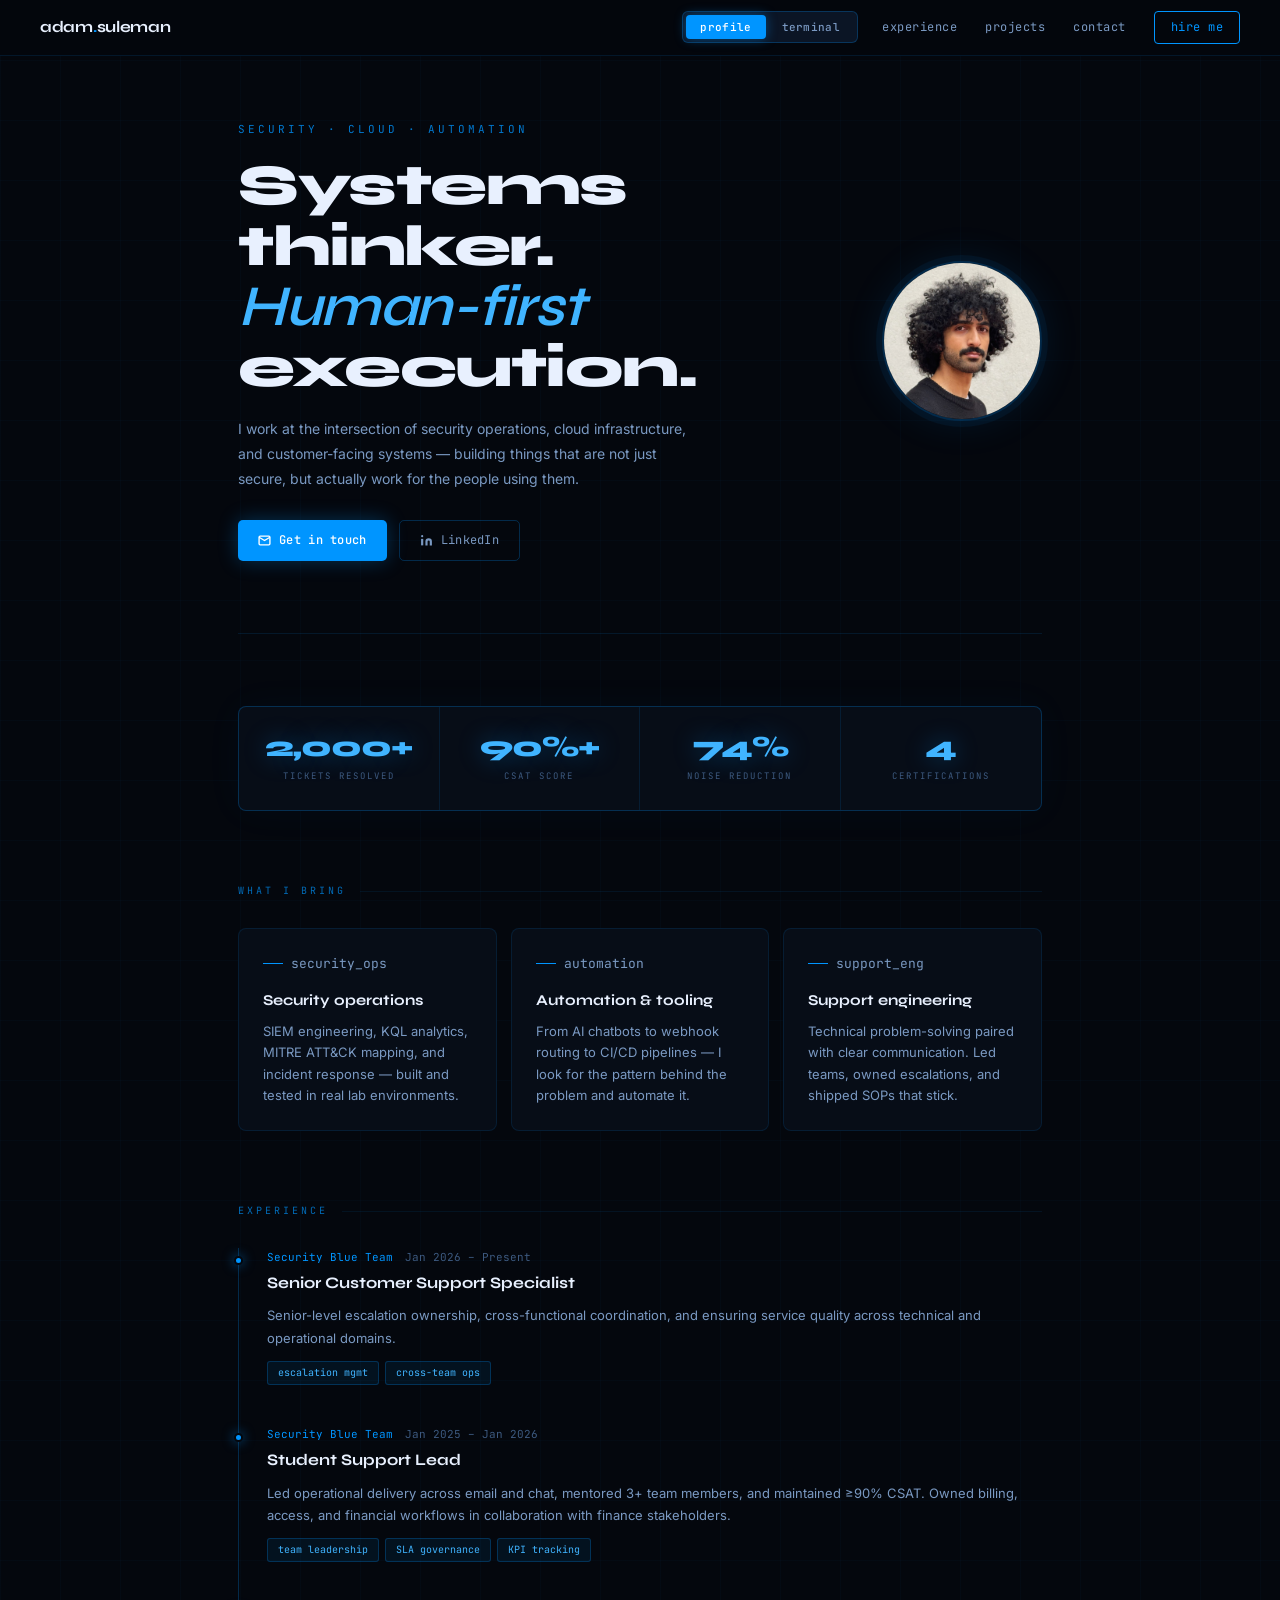
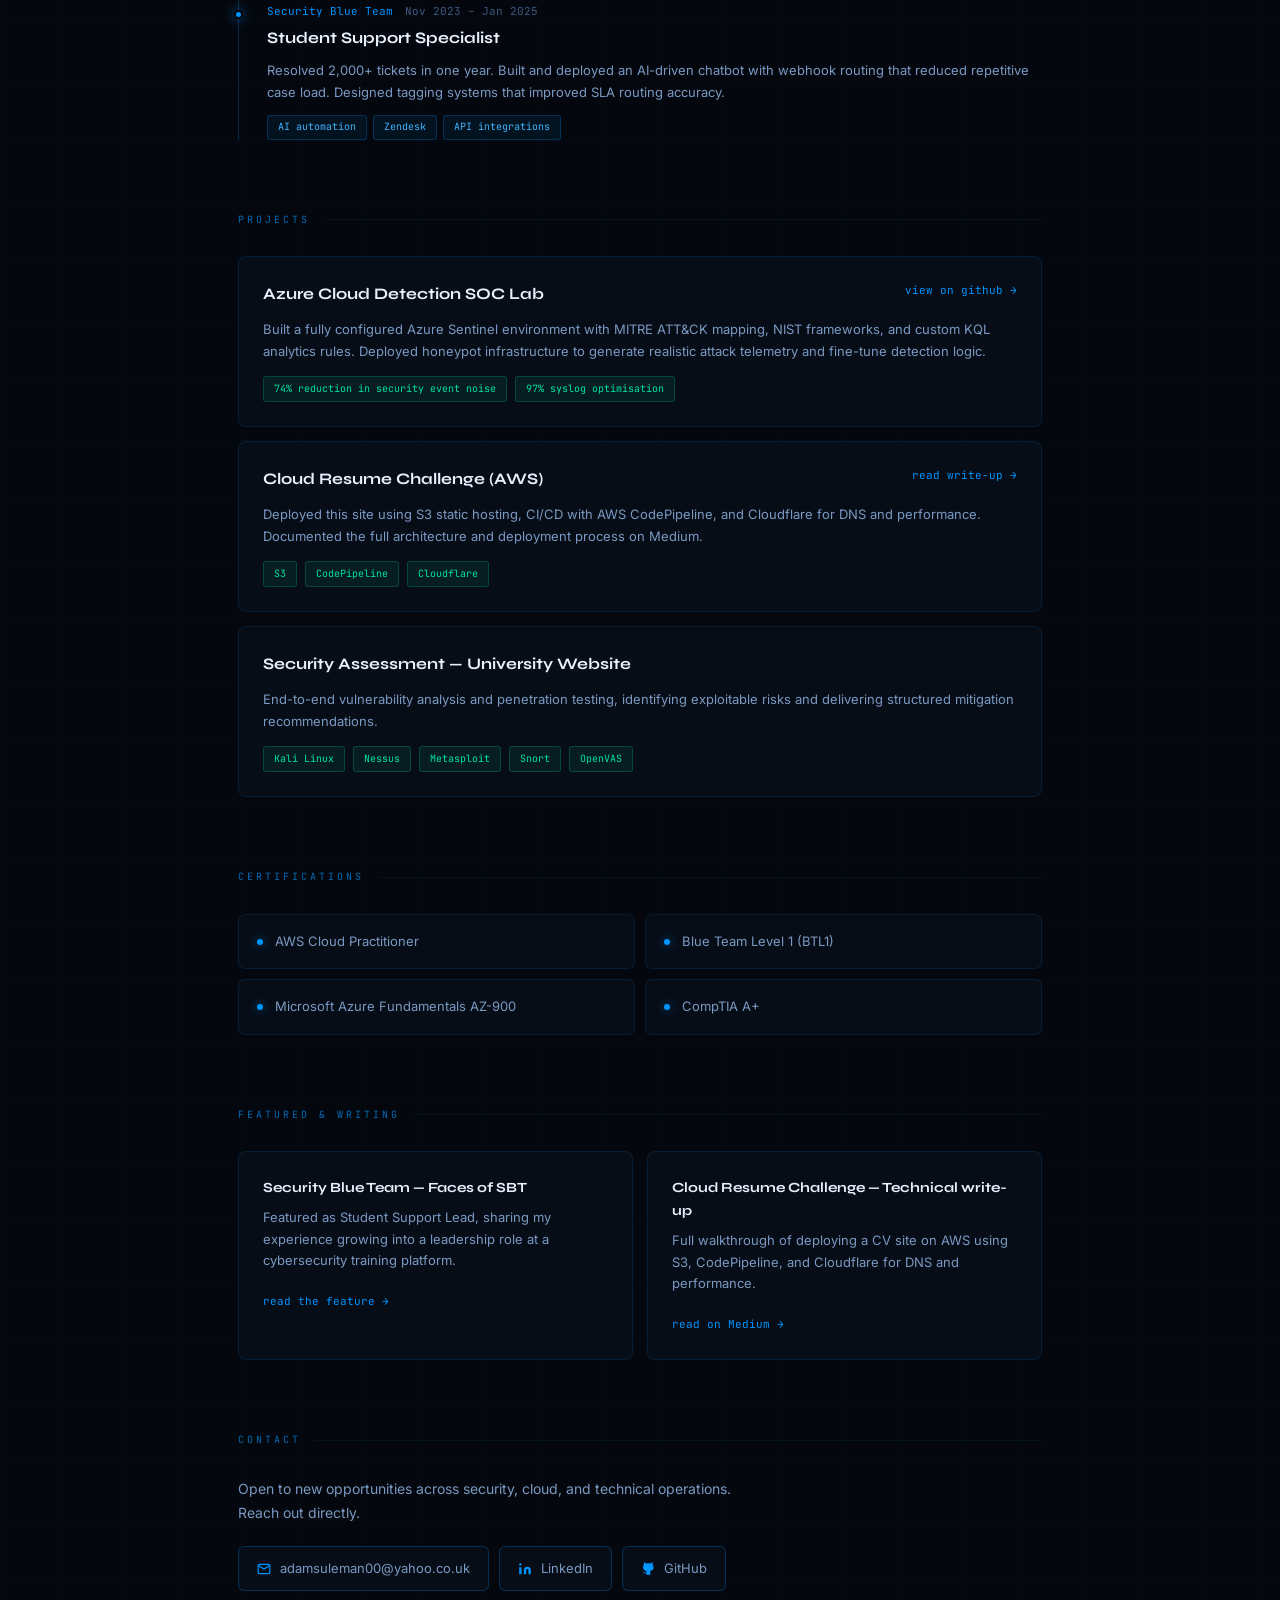
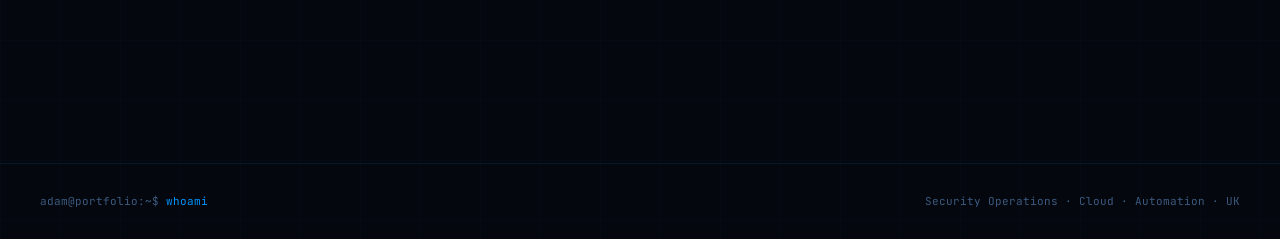
==== index.html @ 2eb11f11 "Add files via upload" ====
<!DOCTYPE html>
<html lang="en">
<head>
  <meta charset="UTF-8">
  <meta name="viewport" content="width=device-width, initial-scale=1.0">
  <meta name="description" content="Adam Suleman — Security Operations & Cloud Automation. BTL1 · Azure · AWS. Based in the UK.">
  <meta name="author" content="Adam Suleman">
  <meta property="og:title" content="Adam Suleman — Security Operations & Cloud Automation">
  <meta property="og:description" content="BTL1 certified. Azure Sentinel SOC lab. 2,000+ tickets. 90%+ CSAT.">
  <meta property="og:url" content="https://adam-suleman.blog/">
  <title>Adam Suleman</title>
  <link href="https://fonts.googleapis.com/css2?family=Syne:wght@400;600;700;800&family=JetBrains+Mono:wght@400;500&family=Inter:wght@300;400;500&display=swap" rel="stylesheet">
  <style>
    *, *::before, *::after { box-sizing: border-box; margin: 0; padding: 0; }

    :root {
      --bg:          #04070d;
      --bg2:         #070d17;
      --bg3:         #0b1525;
      --border:      rgba(0,149,255,0.12);
      --border2:     rgba(0,149,255,0.25);
      --border3:     rgba(0,149,255,0.5);
      --text:        #e8f0fe;
      --text2:       #7a99c2;
      --text3:       #3d5a80;
      --blue:        #0095ff;
      --blue-bright: #40b4ff;
      --blue-dim:    rgba(0,149,255,0.08);
      --blue-glow:   rgba(0,149,255,0.18);
      --green:       #00e5a0;
      --green-dim:   rgba(0,229,160,0.08);
      --t-green:     #7ee787;
      --t-blue:      #79c0ff;
      --t-orange:    #f0883e;
      --t-dim:       #6e7881;
      --t-border:    #1e2d3d;
      --t-bg:        #040810;
      --t-bg2:       #080f1a;
    }

    html { scroll-behavior: smooth; }

    body {
      background: var(--bg);
      color: var(--text);
      font-family: 'Inter', sans-serif;
      font-size: 15px;
      line-height: 1.65;
      background-image:
        linear-gradient(rgba(0,149,255,0.025) 1px, transparent 1px),
        linear-gradient(90deg, rgba(0,149,255,0.025) 1px, transparent 1px);
      background-size: 60px 60px;
    }

    /* ── NAV ── */
    nav {
      position: sticky; top: 0; z-index: 300;
      background: rgba(4,7,13,0.96);
      backdrop-filter: blur(14px);
      border-bottom: 1px solid var(--border);
      padding: 0 40px; height: 56px;
      display: flex; align-items: center; justify-content: space-between;
    }
    .nav-logo {
      font-family: 'Syne', sans-serif; font-size: 16px; font-weight: 700;
      color: var(--text); letter-spacing: -0.3px;
    }
    .nav-logo span { color: var(--blue); }
    .nav-right { display: flex; align-items: center; gap: 24px; }

    /* VIEW TOGGLE in nav */
    .view-toggle {
      display: flex; align-items: center;
      background: var(--bg3);
      border: 1px solid var(--border2);
      border-radius: 6px;
      padding: 3px;
      gap: 2px;
    }
    .vt-btn {
      font-family: 'JetBrains Mono', monospace;
      font-size: 11px; font-weight: 500;
      padding: 5px 14px; border-radius: 4px;
      border: none; cursor: pointer;
      color: var(--text2);
      background: transparent;
      transition: background .2s, color .2s;
      letter-spacing: 0.3px;
    }
    .vt-btn.active {
      background: var(--blue);
      color: #fff;
      box-shadow: 0 0 12px rgba(0,149,255,0.4);
    }
    .vt-btn:not(.active):hover { color: var(--text); background: var(--bg2); }

    .nav-links { display: flex; align-items: center; gap: 28px; }
    .nav-links a {
      font-family: 'JetBrains Mono', monospace; font-size: 12px;
      color: var(--text2); text-decoration: none; letter-spacing: 0.5px;
      transition: color .2s;
    }
    .nav-links a:hover { color: var(--blue-bright); }
    .nav-cta {
      padding: 6px 16px; border-radius: 4px;
      border: 1px solid var(--blue); color: var(--blue) !important;
      font-family: 'JetBrains Mono', monospace; font-size: 12px;
      transition: background .2s, box-shadow .2s;
    }
    .nav-cta:hover { background: var(--blue-dim); box-shadow: 0 0 16px var(--blue-glow); }

    /* ── VIEW PANELS ── */
    .view { display: none; }
    .view.active { display: block; }

    /* ── PROFILE VIEW ── */
    .profile-wrap { max-width: 860px; margin: 0 auto; padding: 64px 28px 100px; }

    /* HERO ROW */
    .profile-hero {
      display: grid;
      grid-template-columns: 1fr auto;
      gap: 48px;
      align-items: center;
      margin-bottom: 72px;
      padding-bottom: 72px;
      border-bottom: 1px solid var(--border);
    }
    .hero-eyebrow {
      font-family: 'JetBrains Mono', monospace; font-size: 11px;
      letter-spacing: 3px; text-transform: uppercase;
      color: var(--blue); margin-bottom: 18px; opacity: 0.8;
    }
    .hero-name {
      font-family: 'Syne', sans-serif; font-size: clamp(2.4rem, 5vw, 3.6rem);
      font-weight: 800; line-height: 1.05; letter-spacing: -1.5px;
      color: var(--text); margin-bottom: 18px;
    }
    .hero-name em { font-style: italic; color: var(--blue-bright); font-weight: 600; }
    .hero-sub {
      font-size: 14px; color: var(--text2); line-height: 1.8;
      max-width: 460px; margin-bottom: 28px;
    }
    .hero-cta { display: flex; gap: 12px; flex-wrap: wrap; }
    .btn-primary {
      display: inline-flex; align-items: center; gap: 8px;
      background: var(--blue); color: #fff;
      padding: 10px 20px; border-radius: 5px;
      font-family: 'JetBrains Mono', monospace; font-size: 12px; font-weight: 500;
      text-decoration: none; letter-spacing: 0.3px;
      transition: opacity .2s, box-shadow .2s;
      box-shadow: 0 0 20px rgba(0,149,255,0.3);
    }
    .btn-primary:hover { opacity: .85; box-shadow: 0 0 30px rgba(0,149,255,0.5); }
    .btn-secondary {
      display: inline-flex; align-items: center; gap: 8px;
      background: transparent; color: var(--text2);
      border: 1px solid var(--border2);
      padding: 10px 20px; border-radius: 5px;
      font-family: 'JetBrains Mono', monospace; font-size: 12px;
      text-decoration: none; letter-spacing: 0.3px;
      transition: border-color .2s, color .2s;
    }
    .btn-secondary:hover { border-color: var(--border3); color: var(--text); }

    /* PHOTO */
    .profile-photo-wrap { flex-shrink: 0; }
    .profile-photo {
      width: 160px; height: 160px;
      border-radius: 50%;
      object-fit: cover; object-position: center top;
      border: 2px solid var(--border2);
      box-shadow: 0 0 0 6px rgba(0,149,255,0.06), 0 0 40px rgba(0,149,255,0.12);
      display: block;
      transition: box-shadow .3s;
    }
    .profile-photo:hover {
      box-shadow: 0 0 0 6px rgba(0,149,255,0.1), 0 0 60px rgba(0,149,255,0.2);
    }

    /* SHARED content styles */
    .content-inner { max-width: 860px; margin: 0 auto; }
    .section  { margin-bottom: 72px; }
    .sec-lbl {
      font-family: 'JetBrains Mono', monospace; font-size: 10px;
      letter-spacing: 3px; text-transform: uppercase; color: var(--blue);
      margin-bottom: 28px; display: flex; align-items: center; gap: 14px; opacity: 0.7;
    }
    .sec-lbl::after { content: ''; flex: 1; height: 1px; background: var(--border); }

    /* STATS */
    .stats {
      display: grid; grid-template-columns: repeat(4,1fr);
      border: 1px solid var(--border2); border-radius: 8px;
      overflow: hidden; margin-bottom: 72px;
      background: var(--bg2);
      box-shadow: 0 0 40px rgba(0,149,255,0.04);
    }
    .stat {
      padding: 26px 20px; text-align: center;
      border-right: 1px solid var(--border);
      position: relative; overflow: hidden;
    }
    .stat:last-child { border-right: none; }
    .stat::before {
      content: ''; position: absolute; top: 0; left: 0; right: 0; height: 2px;
      background: linear-gradient(90deg, transparent, var(--blue), transparent);
      opacity: 0; transition: opacity .3s;
    }
    .stat:hover::before { opacity: 1; }
    .stat-num {
      font-family: 'Syne', sans-serif; font-size: 1.8rem; font-weight: 800;
      color: var(--blue-bright); display: block; line-height: 1; letter-spacing: -1px;
      text-shadow: 0 0 24px rgba(0,149,255,0.35);
    }
    .stat-lbl {
      font-family: 'JetBrains Mono', monospace; font-size: 9px;
      letter-spacing: 2px; text-transform: uppercase;
      color: var(--text3); margin-top: 7px; display: block;
    }

    /* PILLARS */
    .pillars { display: grid; grid-template-columns: repeat(3,1fr); gap: 14px; }
    .pillar {
      background: var(--bg2); border: 1px solid var(--border);
      border-radius: 8px; padding: 24px;
      transition: border-color .25s, box-shadow .25s;
      position: relative; overflow: hidden;
    }
    .pillar::after {
      content: ''; position: absolute; bottom: 0; left: 0; right: 0; height: 1px;
      background: linear-gradient(90deg, transparent, var(--blue), transparent);
      opacity: 0; transition: opacity .3s;
    }
    .pillar:hover { border-color: var(--border3); box-shadow: 0 8px 40px rgba(0,149,255,0.07); }
    .pillar:hover::after { opacity: 1; }
    .pillar-icon {
      font-family: 'JetBrains Mono', monospace; font-size: 10px;
      color: var(--blue); margin-bottom: 14px;
      display: flex; align-items: center; gap: 8px;
    }
    .pillar-icon::before { content: ''; width: 20px; height: 1px; background: var(--blue); }
    .pillar h3 { font-family: 'Syne', sans-serif; font-size: 15px; font-weight: 700; color: var(--text); margin-bottom: 8px; }
    .pillar p  { font-size: 13px; color: var(--text2); line-height: 1.65; }

    /* TIMELINE */
    .timeline { border-left: 1px solid var(--border2); padding-left: 28px; }
    .tl-item  { margin-bottom: 40px; position: relative; }
    .tl-item::before {
      content: ''; position: absolute; left: -33px; top: 8px;
      width: 9px; height: 9px; border-radius: 50%;
      background: var(--blue); border: 2px solid var(--bg);
      box-shadow: 0 0 12px rgba(0,149,255,0.6);
    }
    .tl-meta  { display: flex; align-items: baseline; gap: 12px; margin-bottom: 4px; flex-wrap: wrap; }
    .tl-co    { font-family: 'JetBrains Mono', monospace; font-size: 11px; color: var(--blue); }
    .tl-period{ font-family: 'JetBrains Mono', monospace; font-size: 11px; color: var(--text3); }
    .tl-role  { font-family: 'Syne', sans-serif; font-size: 16px; font-weight: 700; color: var(--text); margin-bottom: 8px; }
    .tl-desc  { font-size: 13px; color: var(--text2); line-height: 1.7; }
    .tl-tags  { display: flex; flex-wrap: wrap; gap: 6px; margin-top: 12px; }
    .tl-tag   {
      font-family: 'JetBrains Mono', monospace; font-size: 10px;
      padding: 3px 10px; background: var(--blue-dim);
      border: 1px solid var(--border2); border-radius: 3px; color: var(--blue-bright);
    }

    /* PROJECTS */
    .projects { display: grid; gap: 14px; }
    .proj {
      background: var(--bg2); border: 1px solid var(--border);
      border-radius: 8px; padding: 24px;
      transition: border-color .25s, box-shadow .25s, transform .15s;
      position: relative;
    }
    .proj:hover { border-color: var(--border3); box-shadow: 0 8px 40px rgba(0,149,255,0.07); transform: translateY(-2px); }
    .proj::before {
      content: ''; position: absolute; top: -1px; left: -1px;
      width: 36px; height: 36px;
      border-top: 2px solid var(--blue); border-left: 2px solid var(--blue);
      border-radius: 8px 0 0 0; opacity: 0; transition: opacity .25s;
    }
    .proj:hover::before { opacity: 1; }
    .proj-hdr  { display: flex; justify-content: space-between; align-items: flex-start; gap: 14px; margin-bottom: 10px; }
    .proj-title{ font-family: 'Syne', sans-serif; font-size: 16px; font-weight: 700; color: var(--text); }
    .proj-link { font-family: 'JetBrains Mono', monospace; font-size: 11px; color: var(--blue); text-decoration: none; white-space: nowrap; }
    .proj-link:hover { color: var(--blue-bright); text-decoration: underline; }
    .proj-desc { font-size: 13px; color: var(--text2); line-height: 1.7; margin-bottom: 14px; }
    .badges    { display: flex; gap: 8px; flex-wrap: wrap; }
    .badge     {
      font-family: 'JetBrains Mono', monospace; font-size: 10px;
      padding: 4px 10px; border-radius: 3px;
      background: var(--green-dim); color: var(--green);
      border: 1px solid rgba(0,229,160,0.2);
    }

    /* CERTS */
    .certs { display: grid; grid-template-columns: repeat(2,1fr); gap: 10px; }
    .cert  {
      background: var(--bg2); border: 1px solid var(--border);
      border-radius: 7px; padding: 16px 18px;
      display: flex; align-items: center; gap: 12px;
      font-size: 13px; color: var(--text2);
      transition: border-color .2s, color .2s, box-shadow .2s;
    }
    .cert:hover { border-color: var(--border3); color: var(--text); box-shadow: 0 0 18px rgba(0,149,255,0.06); }
    .cert-dot  { width: 6px; height: 6px; border-radius: 50%; background: var(--blue); flex-shrink: 0; box-shadow: 0 0 8px rgba(0,149,255,0.6); }

    /* FEATURED */
    .featured   { display: grid; grid-template-columns: 1fr 1fr; gap: 14px; }
    .feat-card  {
      background: var(--bg2); border: 1px solid var(--border);
      border-radius: 8px; padding: 24px;
      transition: border-color .25s, box-shadow .25s;
    }
    .feat-card:hover { border-color: var(--border3); box-shadow: 0 8px 40px rgba(0,149,255,0.07); }
    .feat-card h3 { font-family: 'Syne', sans-serif; font-size: 14px; font-weight: 700; color: var(--text); margin-bottom: 8px; }
    .feat-card p  { font-size: 13px; color: var(--text2); line-height: 1.65; margin-bottom: 16px; }
    .feat-card a  { font-family: 'JetBrains Mono', monospace; font-size: 11px; color: var(--blue); text-decoration: none; }
    .feat-card a:hover { color: var(--blue-bright); text-decoration: underline; }

    /* CONTACT */
    .contact-intro { font-size: 14px; color: var(--text2); max-width: 500px; line-height: 1.75; }
    .contact-row   { display: flex; gap: 10px; flex-wrap: wrap; margin-top: 20px; }
    .contact-chip  {
      display: inline-flex; align-items: center; gap: 9px;
      background: var(--bg2); border: 1px solid var(--border2);
      border-radius: 6px; padding: 11px 18px;
      font-size: 13px; color: var(--text2); text-decoration: none;
      transition: border-color .2s, color .2s, box-shadow .2s;
    }
    .contact-chip:hover { border-color: var(--border3); color: var(--text); box-shadow: 0 0 20px rgba(0,149,255,0.1); }
    .contact-chip svg { width: 14px; height: 14px; flex-shrink: 0; color: var(--blue); }

    /* ── TERMINAL VIEW ── */
    .terminal-wrap { max-width: 860px; margin: 56px auto 0; padding: 0 28px 80px; }

    .window {
      border: 1px solid var(--border2); border-radius: 10px; overflow: hidden;
      background: var(--t-bg);
      box-shadow: 0 0 0 1px rgba(0,149,255,0.04), 0 32px 80px rgba(0,0,0,0.6), 0 0 60px rgba(0,149,255,0.05);
    }
    .titlebar {
      background: var(--t-bg2); padding: 12px 18px;
      display: flex; align-items: center; gap: 10px;
      border-bottom: 1px solid var(--t-border); user-select: none;
    }
    .dots { display: flex; gap: 7px; }
    .dot  { width: 12px; height: 12px; border-radius: 50%; }
    .dot.red    { background: #ff5f57; }
    .dot.yellow { background: #febc2e; }
    .dot.green  { background: #28c840; }
    .titlebar-text {
      flex: 1; text-align: center;
      font-family: 'JetBrains Mono', monospace; font-size: 12px; color: var(--t-dim);
    }
    .terminal {
      padding: 22px; min-height: 440px;
      display: flex; flex-direction: column; gap: 2px;
      background: var(--t-bg);
    }
    .line {
      display: flex; flex-wrap: wrap; gap: 4px; align-items: baseline;
      font-family: 'JetBrains Mono', monospace; font-size: 13px;
    }
    .prompt-host { color: var(--t-green); }
    .prompt-sym  { color: #e6edf3; }
    .cmd         { color: #e6edf3; }
    .out         { font-family: 'JetBrains Mono', monospace; font-size: 13px; color: #e6edf3; }
    .out.dim     { color: var(--t-dim); }
    .out.green   { color: var(--t-green); }
    .out.blue    { color: var(--t-blue); }
    .out.orange  { color: var(--t-orange); }
    .out.red     { color: #ff7b72; }
    .t-div { border: none; border-top: 1px solid var(--t-border); margin: 8px 0; }
    .sp    { height: 6px; }

    .chips { display: flex; flex-wrap: wrap; gap: 7px; padding: 10px 0 2px; }
    .chip  {
      font-family: 'JetBrains Mono', monospace; font-size: 11px;
      padding: 4px 12px; border: 1px solid var(--t-border); border-radius: 3px;
      color: var(--t-blue); background: rgba(121,192,255,0.05);
      cursor: pointer; transition: background .15s, border-color .15s;
    }
    .chip:hover { background: rgba(121,192,255,0.12); border-color: var(--t-blue); }

    .input-row {
      display: flex; align-items: center; gap: 8px;
      margin-top: 10px; padding-top: 10px; border-top: 1px solid var(--t-border);
    }
    .input-prompt { font-family: 'JetBrains Mono', monospace; font-size: 12px; color: var(--t-green); white-space: nowrap; }
    #user-input {
      flex: 1; background: transparent; border: none; outline: none;
      color: #e6edf3; font-family: 'JetBrains Mono', monospace;
      font-size: 13px; caret-color: var(--t-green);
    }
    #user-input::placeholder { color: #3d4d5c; }
    #send-btn {
      background: transparent; border: 1px solid var(--t-border);
      border-radius: 3px; color: var(--t-green);
      font-family: 'JetBrains Mono', monospace; font-size: 12px;
      padding: 4px 10px; cursor: pointer; transition: background .15s;
    }
    #send-btn:hover { background: rgba(126,231,135,0.08); }
    #send-btn:disabled { opacity: .35; cursor: not-allowed; }

    .cursor {
      display: inline-block; width: 8px; height: 14px;
      background: var(--t-green); vertical-align: text-bottom;
      animation: blink 1s step-end infinite;
    }
    @keyframes blink { 0%,100%{opacity:1} 50%{opacity:0} }

    /* FOOTER */
    footer {
      border-top: 1px solid var(--border); padding: 28px 40px;
      display: flex; justify-content: space-between; align-items: center;
      flex-wrap: wrap; gap: 12px;
    }
    footer p { font-family: 'JetBrains Mono', monospace; font-size: 11px; color: var(--text3); }
    footer span { color: var(--blue); }

    /* fade-up */
    .fade-up { opacity: 0; transform: translateY(20px); transition: opacity .6s ease, transform .6s ease; }
    .fade-up.visible { opacity: 1; transform: translateY(0); }

    @media (max-width: 640px) {
      nav { padding: 0 16px; }
      .nav-links { display: none; }
      .profile-wrap, .terminal-wrap { padding-left: 16px; padding-right: 16px; }
      .profile-hero { grid-template-columns: 1fr; gap: 32px; }
      .profile-photo { width: 100px; height: 100px; }
      .profile-photo-wrap { order: -1; }
      .stats { grid-template-columns: repeat(2,1fr); }
      .stat  { border-bottom: 1px solid var(--border); }
      .pillars, .certs, .featured { grid-template-columns: 1fr; }
      .terminal { padding: 14px; }
    }
  </style>
</head>
<body>

<!-- NAV -->
<nav>
  <span class="nav-logo">adam<span>.</span>suleman</span>
  <div class="nav-right">
    <div class="view-toggle">
      <button class="vt-btn active" id="btn-profile" onclick="switchView('profile')">profile</button>
      <button class="vt-btn" id="btn-terminal" onclick="switchView('terminal')">terminal</button>
    </div>
    <div class="nav-links">
      <a href="#experience">experience</a>
      <a href="#projects">projects</a>
      <a href="#contact">contact</a>
      <a href="mailto:adamsuleman00@yahoo.co.uk" class="nav-cta">hire me</a>
    </div>
  </div>
</nav>

<!-- ═══════════════════ PROFILE VIEW ═══════════════════ -->
<div id="view-profile" class="view active">
  <div class="profile-wrap">

    <!-- HERO -->
    <div class="profile-hero fade-up">
      <div class="hero-text">
        <p class="hero-eyebrow">Security · Cloud · Automation</p>
        <h1 class="hero-name">Systems thinker.<br><em>Human-first</em> execution.</h1>
        <p class="hero-sub">I work at the intersection of security operations, cloud infrastructure, and customer-facing systems — building things that are not just secure, but actually work for the people using them.</p>
        <div class="hero-cta">
          <a href="mailto:adamsuleman00@yahoo.co.uk" class="btn-primary">
            <svg width="13" height="13" viewBox="0 0 24 24" fill="none" stroke="currentColor" stroke-width="2.5"><path d="M4 4h16c1.1 0 2 .9 2 2v12c0 1.1-.9 2-2 2H4c-1.1 0-2-.9-2-2V6c0-1.1.9-2 2-2z"/><polyline points="22,6 12,12 2,6"/></svg>
            Get in touch
          </a>
          <a href="https://www.linkedin.com/in/adam-suleman-077a73156/" target="_blank" rel="noopener" class="btn-secondary">
            <svg width="13" height="13" viewBox="0 0 24 24" fill="currentColor"><path d="M16 8a6 6 0 0 1 6 6v7h-4v-7a2 2 0 0 0-2-2 2 2 0 0 0-2 2v7h-4v-7a6 6 0 0 1 6-6z"/><rect x="2" y="9" width="4" height="12"/><circle cx="4" cy="4" r="2"/></svg>
            LinkedIn
          </a>
        </div>
      </div>
      <div class="profile-photo-wrap">
        <img src="profile.jpg" alt="Adam Suleman" class="profile-photo">
      </div>
    </div>

    <!-- STATS -->
    <div class="stats fade-up">
      <div class="stat"><span class="stat-num">2,000+</span><span class="stat-lbl">Tickets resolved</span></div>
      <div class="stat"><span class="stat-num">90%+</span><span class="stat-lbl">CSAT score</span></div>
      <div class="stat"><span class="stat-num">74%</span><span class="stat-lbl">Noise reduction</span></div>
      <div class="stat"><span class="stat-num">4</span><span class="stat-lbl">Certifications</span></div>
    </div>

    <!-- WHAT I BRING -->
    <section class="section fade-up">
      <p class="sec-lbl">What I bring</p>
      <div class="pillars">
        <div class="pillar">
          <p class="pillar-icon">security_ops</p>
          <h3>Security operations</h3>
          <p>SIEM engineering, KQL analytics, MITRE ATT&CK mapping, and incident response — built and tested in real lab environments.</p>
        </div>
        <div class="pillar">
          <p class="pillar-icon">automation</p>
          <h3>Automation & tooling</h3>
          <p>From AI chatbots to webhook routing to CI/CD pipelines — I look for the pattern behind the problem and automate it.</p>
        </div>
        <div class="pillar">
          <p class="pillar-icon">support_eng</p>
          <h3>Support engineering</h3>
          <p>Technical problem-solving paired with clear communication. Led teams, owned escalations, and shipped SOPs that stick.</p>
        </div>
      </div>
    </section>

    <!-- EXPERIENCE -->
    <section class="section fade-up" id="experience">
      <p class="sec-lbl">Experience</p>
      <div class="timeline">
        <div class="tl-item">
          <div class="tl-meta"><span class="tl-co">Security Blue Team</span><span class="tl-period">Jan 2026 – Present</span></div>
          <p class="tl-role">Senior Customer Support Specialist</p>
          <p class="tl-desc">Senior-level escalation ownership, cross-functional coordination, and ensuring service quality across technical and operational domains.</p>
          <div class="tl-tags"><span class="tl-tag">escalation mgmt</span><span class="tl-tag">cross-team ops</span></div>
        </div>
        <div class="tl-item">
          <div class="tl-meta"><span class="tl-co">Security Blue Team</span><span class="tl-period">Jan 2025 – Jan 2026</span></div>
          <p class="tl-role">Student Support Lead</p>
          <p class="tl-desc">Led operational delivery across email and chat, mentored 3+ team members, and maintained ≥90% CSAT. Owned billing, access, and financial workflows in collaboration with finance stakeholders.</p>
          <div class="tl-tags"><span class="tl-tag">team leadership</span><span class="tl-tag">SLA governance</span><span class="tl-tag">KPI tracking</span></div>
        </div>
        <div class="tl-item">
          <div class="tl-meta"><span class="tl-co">Security Blue Team</span><span class="tl-period">Nov 2023 – Jan 2025</span></div>
          <p class="tl-role">Student Support Specialist</p>
          <p class="tl-desc">Resolved 2,000+ tickets in one year. Built and deployed an AI-driven chatbot with webhook routing that reduced repetitive case load. Designed tagging systems that improved SLA routing accuracy.</p>
          <div class="tl-tags"><span class="tl-tag">AI automation</span><span class="tl-tag">Zendesk</span><span class="tl-tag">API integrations</span></div>
        </div>
      </div>
    </section>

    <!-- PROJECTS -->
    <section class="section fade-up" id="projects">
      <p class="sec-lbl">Projects</p>
      <div class="projects">
        <div class="proj">
          <div class="proj-hdr">
            <span class="proj-title">Azure Cloud Detection SOC Lab</span>
            <a href="https://github.com/asuleman-cyber/Azure-Honey-Net-SOC" target="_blank" rel="noopener" class="proj-link">view on github →</a>
          </div>
          <p class="proj-desc">Built a fully configured Azure Sentinel environment with MITRE ATT&CK mapping, NIST frameworks, and custom KQL analytics rules. Deployed honeypot infrastructure to generate realistic attack telemetry and fine-tune detection logic.</p>
          <div class="badges"><span class="badge">74% reduction in security event noise</span><span class="badge">97% syslog optimisation</span></div>
        </div>
        <div class="proj">
          <div class="proj-hdr">
            <span class="proj-title">Cloud Resume Challenge (AWS)</span>
            <a href="https://medium.com/@adamsuleman00/cloud-resume-challenge-aws-deploying-cv-site-using-s3-codepipeline-and-cloudflare-2bffd1a696c5" target="_blank" rel="noopener" class="proj-link">read write-up →</a>
          </div>
          <p class="proj-desc">Deployed this site using S3 static hosting, CI/CD with AWS CodePipeline, and Cloudflare for DNS and performance. Documented the full architecture and deployment process on Medium.</p>
          <div class="badges"><span class="badge">S3</span><span class="badge">CodePipeline</span><span class="badge">Cloudflare</span></div>
        </div>
        <div class="proj">
          <div class="proj-hdr"><span class="proj-title">Security Assessment — University Website</span></div>
          <p class="proj-desc">End-to-end vulnerability analysis and penetration testing, identifying exploitable risks and delivering structured mitigation recommendations.</p>
          <div class="badges"><span class="badge">Kali Linux</span><span class="badge">Nessus</span><span class="badge">Metasploit</span><span class="badge">Snort</span><span class="badge">OpenVAS</span></div>
        </div>
      </div>
    </section>

    <!-- CERTIFICATIONS -->
    <section class="section fade-up">
      <p class="sec-lbl">Certifications</p>
      <div class="certs">
        <div class="cert"><div class="cert-dot"></div>AWS Cloud Practitioner</div>
        <div class="cert"><div class="cert-dot"></div>Blue Team Level 1 (BTL1)</div>
        <div class="cert"><div class="cert-dot"></div>Microsoft Azure Fundamentals AZ-900</div>
        <div class="cert"><div class="cert-dot"></div>CompTIA A+</div>
      </div>
    </section>

    <!-- FEATURED -->
    <section class="section fade-up">
      <p class="sec-lbl">Featured & writing</p>
      <div class="featured">
        <div class="feat-card">
          <h3>Security Blue Team — Faces of SBT</h3>
          <p>Featured as Student Support Lead, sharing my experience growing into a leadership role at a cybersecurity training platform.</p>
          <a href="https://www.securityblue.team/blog/posts/faces-of-sbt-adam-student-support-lead" target="_blank" rel="noopener">read the feature →</a>
        </div>
        <div class="feat-card">
          <h3>Cloud Resume Challenge — Technical write-up</h3>
          <p>Full walkthrough of deploying a CV site on AWS using S3, CodePipeline, and Cloudflare for DNS and performance.</p>
          <a href="https://medium.com/@adamsuleman00/cloud-resume-challenge-aws-deploying-cv-site-using-s3-codepipeline-and-cloudflare-2bffd1a696c5" target="_blank" rel="noopener">read on Medium →</a>
        </div>
      </div>
    </section>

    <!-- CONTACT -->
    <section class="section fade-up" id="contact">
      <p class="sec-lbl">Contact</p>
      <p class="contact-intro">Open to new opportunities across security, cloud, and technical operations. Reach out directly.</p>
      <div class="contact-row">
        <a href="mailto:adamsuleman00@yahoo.co.uk" class="contact-chip">
          <svg viewBox="0 0 24 24" fill="none" stroke="currentColor" stroke-width="2"><path d="M4 4h16c1.1 0 2 .9 2 2v12c0 1.1-.9 2-2 2H4c-1.1 0-2-.9-2-2V6c0-1.1.9-2 2-2z"/><polyline points="22,6 12,12 2,6"/></svg>
          adamsuleman00@yahoo.co.uk
        </a>
        <a href="https://www.linkedin.com/in/adam-suleman-077a73156/" target="_blank" rel="noopener" class="contact-chip">
          <svg viewBox="0 0 24 24" fill="currentColor"><path d="M16 8a6 6 0 0 1 6 6v7h-4v-7a2 2 0 0 0-2-2 2 2 0 0 0-2 2v7h-4v-7a6 6 0 0 1 6-6z"/><rect x="2" y="9" width="4" height="12"/><circle cx="4" cy="4" r="2"/></svg>
          LinkedIn
        </a>
        <a href="https://github.com/asuleman-cyber" target="_blank" rel="noopener" class="contact-chip">
          <svg viewBox="0 0 24 24" fill="currentColor"><path d="M9 19c-5 1.5-5-2.5-7-3m14 6v-3.87a3.37 3.37 0 0 0-.94-2.61c3.14-.35 6.44-1.54 6.44-7A5.44 5.44 0 0 0 20 4.77 5.07 5.07 0 0 0 19.91 1S18.73.65 16 2.48a13.38 13.38 0 0 0-7 0C6.27.65 5.09 1 5.09 1A5.07 5.07 0 0 0 5 4.77a5.44 5.44 0 0 0-1.5 3.78c0 5.42 3.3 6.61 6.44 7A3.37 3.37 0 0 0 9 18.13V22"/></svg>
          GitHub
        </a>
      </div>
    </section>

  </div>
</div>

<!-- ═══════════════════ TERMINAL VIEW ═══════════════════ -->
<div id="view-terminal" class="view">
  <div class="terminal-wrap">
    <div class="window">
      <div class="titlebar">
        <div class="dots">
          <div class="dot red"></div>
          <div class="dot yellow"></div>
          <div class="dot green"></div>
        </div>
        <span class="titlebar-text">adam@portfolio — ask.sh — 80×24</span>
      </div>
      <div class="terminal" id="terminal">
        <div class="line"><span class="out green">adam-portfolio v1.0.0</span><span class="out dim">&nbsp;— powered by Claude AI</span></div>
        <div class="sp"></div>
        <div class="line"><span class="out dim">loading&nbsp;&nbsp;adam_suleman.json&nbsp;&nbsp;&nbsp;...&nbsp;</span><span class="out green">OK</span></div>
        <div class="line"><span class="out dim">certifications&nbsp;&nbsp;&nbsp;&nbsp;&nbsp;&nbsp;&nbsp;&nbsp;&nbsp;&nbsp;&nbsp;...&nbsp;</span><span class="out green">BTL1 · AWS-CP · AZ-900 · A+</span></div>
        <div class="line"><span class="out dim">location&nbsp;&nbsp;&nbsp;&nbsp;&nbsp;&nbsp;&nbsp;&nbsp;&nbsp;&nbsp;&nbsp;&nbsp;&nbsp;&nbsp;&nbsp;&nbsp;&nbsp;&nbsp;...&nbsp;</span><span class="out blue">United Kingdom</span></div>
        <div class="line"><span class="out dim">status&nbsp;&nbsp;&nbsp;&nbsp;&nbsp;&nbsp;&nbsp;&nbsp;&nbsp;&nbsp;&nbsp;&nbsp;&nbsp;&nbsp;&nbsp;&nbsp;&nbsp;&nbsp;&nbsp;&nbsp;...&nbsp;</span><span class="out orange">OPEN_TO_WORK=true</span></div>
        <hr class="t-div">
        <div class="line"><span class="out dim"># Ask me anything about my career, skills, or experience.</span></div>
        <div class="line"><span class="out dim"># Switch to profile view for a full overview.</span></div>
        <div class="chips" id="chips">
          <span class="chip" onclick="sendChip(this)">what do you specialise in?</span>
          <span class="chip" onclick="sendChip(this)">tell me about your SOC lab</span>
          <span class="chip" onclick="sendChip(this)">what certs do you have?</span>
          <span class="chip" onclick="sendChip(this)">what tools do you use?</span>
          <span class="chip" onclick="sendChip(this)">are you open to work?</span>
        </div>
        <div class="input-row">
          <span class="input-prompt">visitor@adam-portfolio ~ $&nbsp;</span>
          <input id="user-input" type="text" placeholder="type your question and press enter..." autocomplete="off">
          <button id="send-btn" onclick="handleSend()">↵ run</button>
        </div>
      </div>
    </div>
    <p style="text-align:center;margin-top:20px;font-family:'JetBrains Mono',monospace;font-size:11px;color:var(--text3)">
      Switch to <button onclick="switchView('profile')" style="background:none;border:none;color:var(--blue);font-family:'JetBrains Mono',monospace;font-size:11px;cursor:pointer;text-decoration:underline">profile view</button> to explore my full background
    </p>
  </div>
</div>

<footer>
  <p>adam@portfolio:~$ <span>whoami</span></p>
  <p>Security Operations · Cloud · Automation · UK</p>
</footer>

<script>
  // ── CONFIG ──────────────────────────────────────────
  const LAMBDA_URL = 'https://skrfsoxahphce4oc2bnwvqqnsq0skmrz.lambda-url.eu-west-2.on.aws/';
  // ────────────────────────────────────────────────────

  // View toggle
  function switchView(v) {
    document.getElementById('view-profile').classList.toggle('active', v === 'profile');
    document.getElementById('view-terminal').classList.toggle('active', v === 'terminal');
    document.getElementById('btn-profile').classList.toggle('active', v === 'profile');
    document.getElementById('btn-terminal').classList.toggle('active', v === 'terminal');
    window.scrollTo({ top: 0, behavior: 'smooth' });
    if (v === 'terminal') document.getElementById('user-input').focus();
  }

  // Terminal logic
  const terminal = document.getElementById('terminal');
  const input    = document.getElementById('user-input');
  const sendBtn  = document.getElementById('send-btn');
  const chipsEl  = document.getElementById('chips');
  let loading    = false;

  input.addEventListener('keydown', e => { if (e.key === 'Enter' && !loading) handleSend(); });

  function sendChip(el) {
    if (loading) return;
    input.value = el.textContent;
    chipsEl.style.display = 'none';
    handleSend();
  }

  function before(el) { terminal.insertBefore(el, terminal.querySelector('.input-row')); }
  function addSp()    { const d = document.createElement('div'); d.className = 'sp'; before(d); }
  function addDiv()   { const h = document.createElement('hr'); h.className = 't-div'; before(h); }
  function addOut(text, cls) {
    const d = document.createElement('div'); d.className = 'line';
    const s = document.createElement('span'); s.className = 'out ' + (cls||''); s.textContent = text;
    d.appendChild(s); before(d);
  }

  async function handleSend() {
    const q = input.value.trim();
    if (!q || loading) return;
    loading = true; sendBtn.disabled = true; input.value = '';
    chipsEl.style.display = 'none';

    addSp();
    const cd = document.createElement('div'); cd.className = 'line';
    cd.innerHTML = `<span class="prompt-host">visitor@adam-portfolio</span><span class="prompt-sym"> ~ $ </span><span class="cmd">${esc(q)}</span>`;
    before(cd);

    const sd = document.createElement('div'); sd.className = 'line';
    const ss = document.createElement('span'); ss.className = 'out dim'; ss.textContent = 'processing';
    const cur = document.createElement('span'); cur.className = 'cursor';
    sd.appendChild(ss); sd.appendChild(cur); before(sd);

    const frames = ['processing','processing.','processing..','processing...'];
    let fi = 0;
    const tick = setInterval(() => { ss.textContent = frames[fi++ % 4]; }, 300);

    try {
      const res = await fetch(LAMBDA_URL, {
        method: 'POST',
        headers: { 'Content-Type': 'application/json' },
        body: JSON.stringify({ question: q }),
      });
      clearInterval(tick); sd.remove();
      if (!res.ok) {
        addOut('error: ' + (await res.text()), 'red');
      } else {
        const { answer } = await res.json();
        for (const ln of (answer||'').split('\n').filter(l => l.trim())) await typeOut(ln);
      }
    } catch (err) {
      clearInterval(tick); sd.remove();
      addOut('connection error — is LAMBDA_URL configured?', 'red');
      addOut(err.message, 'dim');
    }

    addDiv();
    loading = false; sendBtn.disabled = false; input.focus();
  }

  function typeOut(text) {
    return new Promise(resolve => {
      const d = document.createElement('div'); d.className = 'line';
      const s = document.createElement('span'); s.className = 'out';
      d.appendChild(s); before(d);
      let i = 0;
      const speed = Math.max(8, Math.min(28, 1000 / text.length));
      const t = setInterval(() => {
        s.textContent += text[i++];
        if (i >= text.length) { clearInterval(t); resolve(); }
      }, speed);
    });
  }

  function esc(s) { return s.replace(/&/g,'&amp;').replace(/</g,'&lt;').replace(/>/g,'&gt;').replace(/"/g,'&quot;'); }

  // Scroll fade-in
  const observer = new IntersectionObserver(entries => {
    entries.forEach(e => { if (e.isIntersecting) { e.target.classList.add('visible'); observer.unobserve(e.target); } });
  }, { threshold: 0.08 });
  document.querySelectorAll('.fade-up').forEach(el => observer.observe(el));
</script>
</body>
</html>
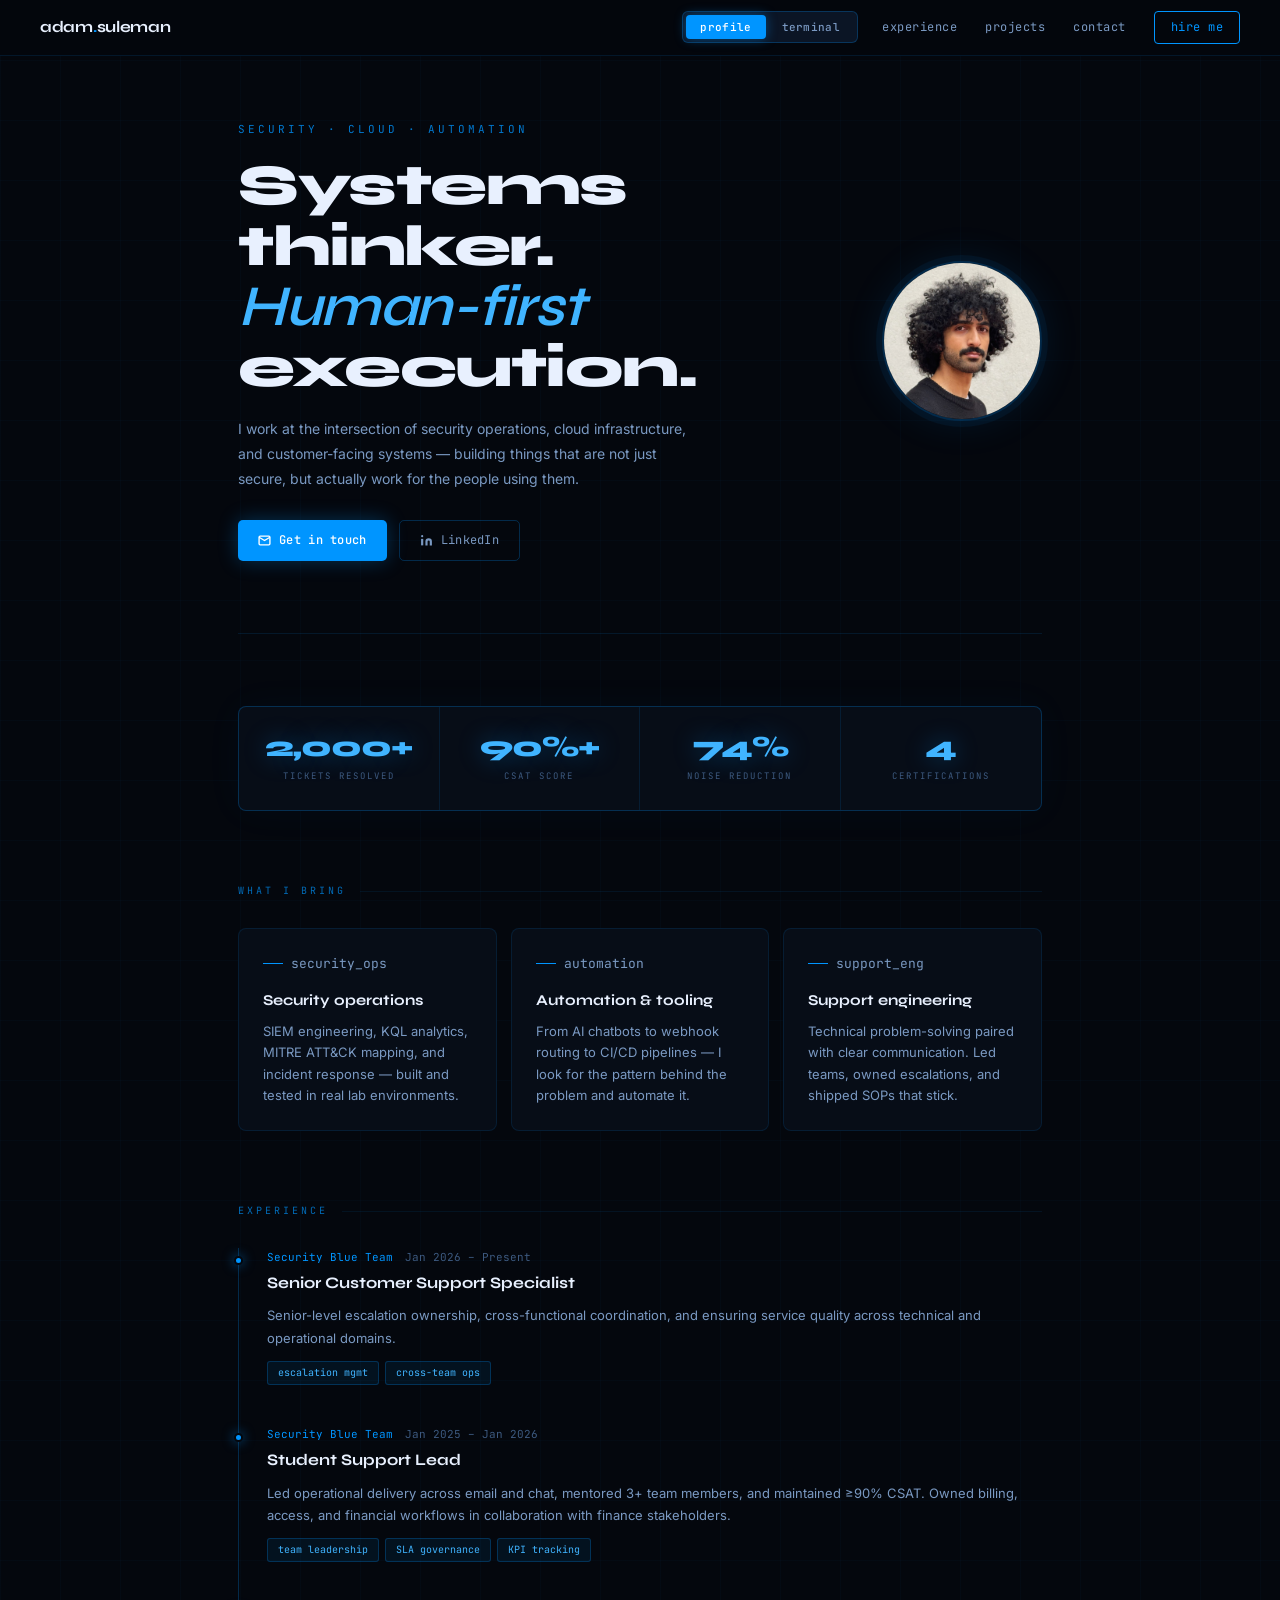
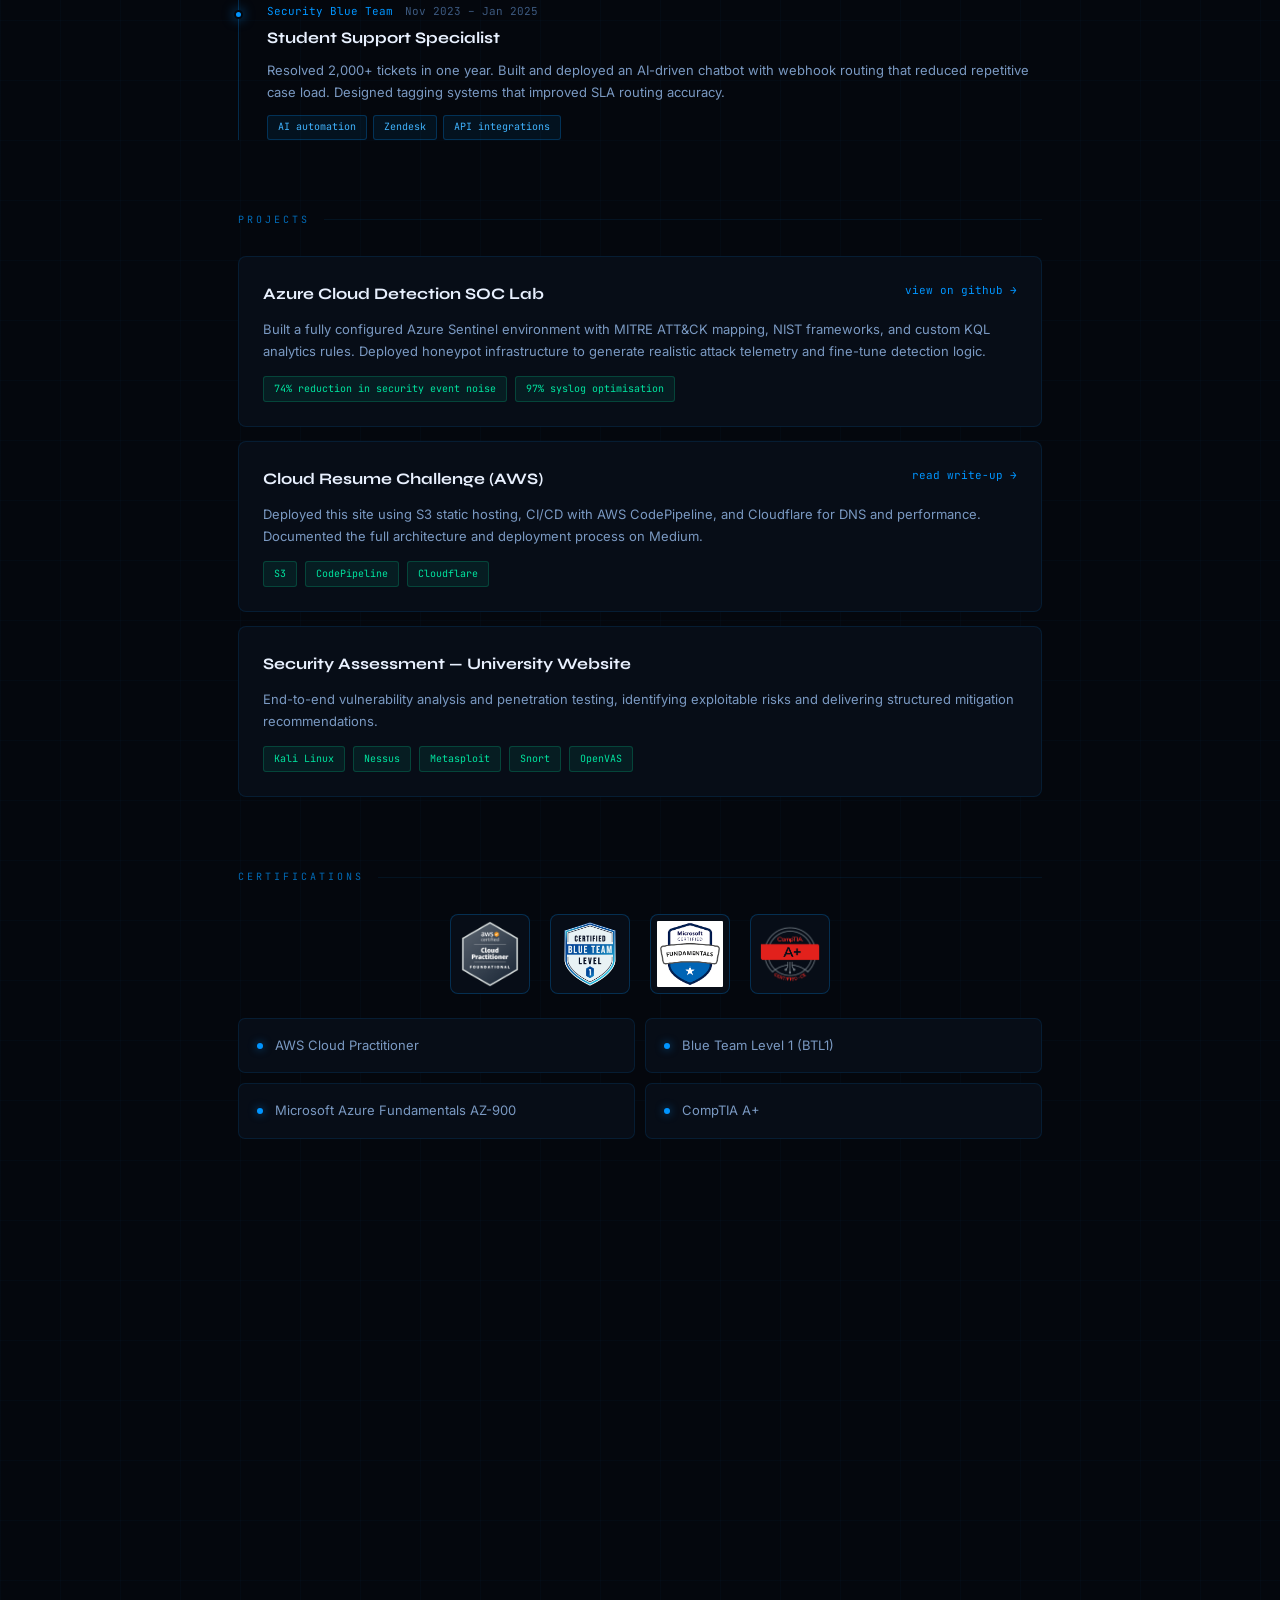
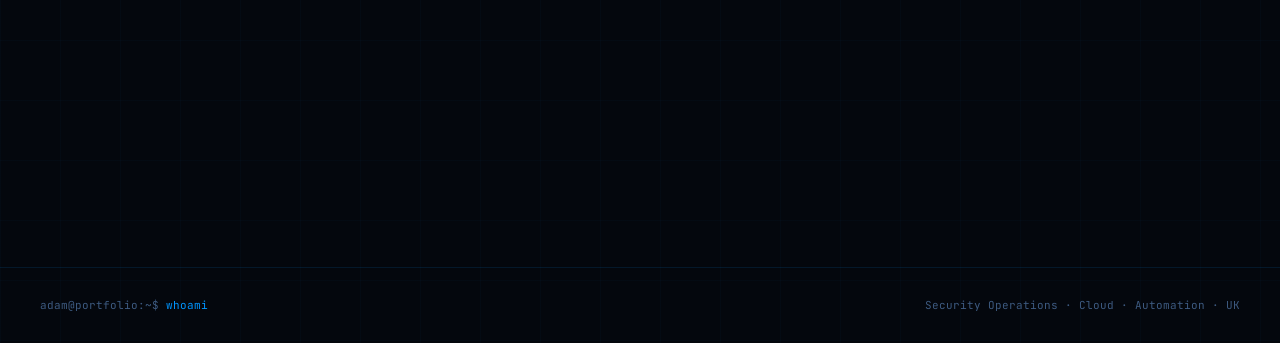
==== commit 8758e597: "Update index.html" ====
--- a/index.html
+++ b/index.html
@@ -11,7 +11,7 @@
   <title>Adam Suleman</title>
   <link href="https://fonts.googleapis.com/css2?family=Syne:wght@400;600;700;800&family=JetBrains+Mono:wght@400;500&family=Inter:wght@300;400;500&display=swap" rel="stylesheet">
   <style>
-    *, *::before, *::after { box-sizing: border-box; margin: 0; padding: 0; }
+    *, *::before, *::after { box-sizing: border-box; margin: 0; padding: 0; } 
 
     :root {
       --bg:          #04070d;
@@ -568,6 +568,12 @@
     <!-- CERTIFICATIONS -->
     <section class="section fade-up">
       <p class="sec-lbl">Certifications</p>
+      <div style="display:flex;gap:20px;flex-wrap:wrap;justify-content:center;margin-bottom:24px">
+        <img src="awscp.png" alt="AWS Cloud Practitioner" style="height:80px;border-radius:8px;background:var(--bg2);padding:6px;border:1px solid var(--border2);transition:transform .2s" onmouseover="this.style.transform='scale(1.08)'" onmouseout="this.style.transform='scale(1)'">
+        <img src="btl1.png" alt="Blue Team Level 1" style="height:80px;border-radius:8px;background:var(--bg2);padding:6px;border:1px solid var(--border2);transition:transform .2s" onmouseover="this.style.transform='scale(1.08)'" onmouseout="this.style.transform='scale(1)'">
+        <img src="az900.png" alt="Microsoft AZ-900" style="height:80px;border-radius:8px;background:var(--bg2);padding:6px;border:1px solid var(--border2);transition:transform .2s" onmouseover="this.style.transform='scale(1.08)'" onmouseout="this.style.transform='scale(1)'">
+        <img src="cplusa.png" alt="CompTIA A+" style="height:80px;border-radius:8px;background:var(--bg2);padding:6px;border:1px solid var(--border2);transition:transform .2s" onmouseover="this.style.transform='scale(1.08)'" onmouseout="this.style.transform='scale(1)'">
+      </div>
       <div class="certs">
         <div class="cert"><div class="cert-dot"></div>AWS Cloud Practitioner</div>
         <div class="cert"><div class="cert-dot"></div>Blue Team Level 1 (BTL1)</div>
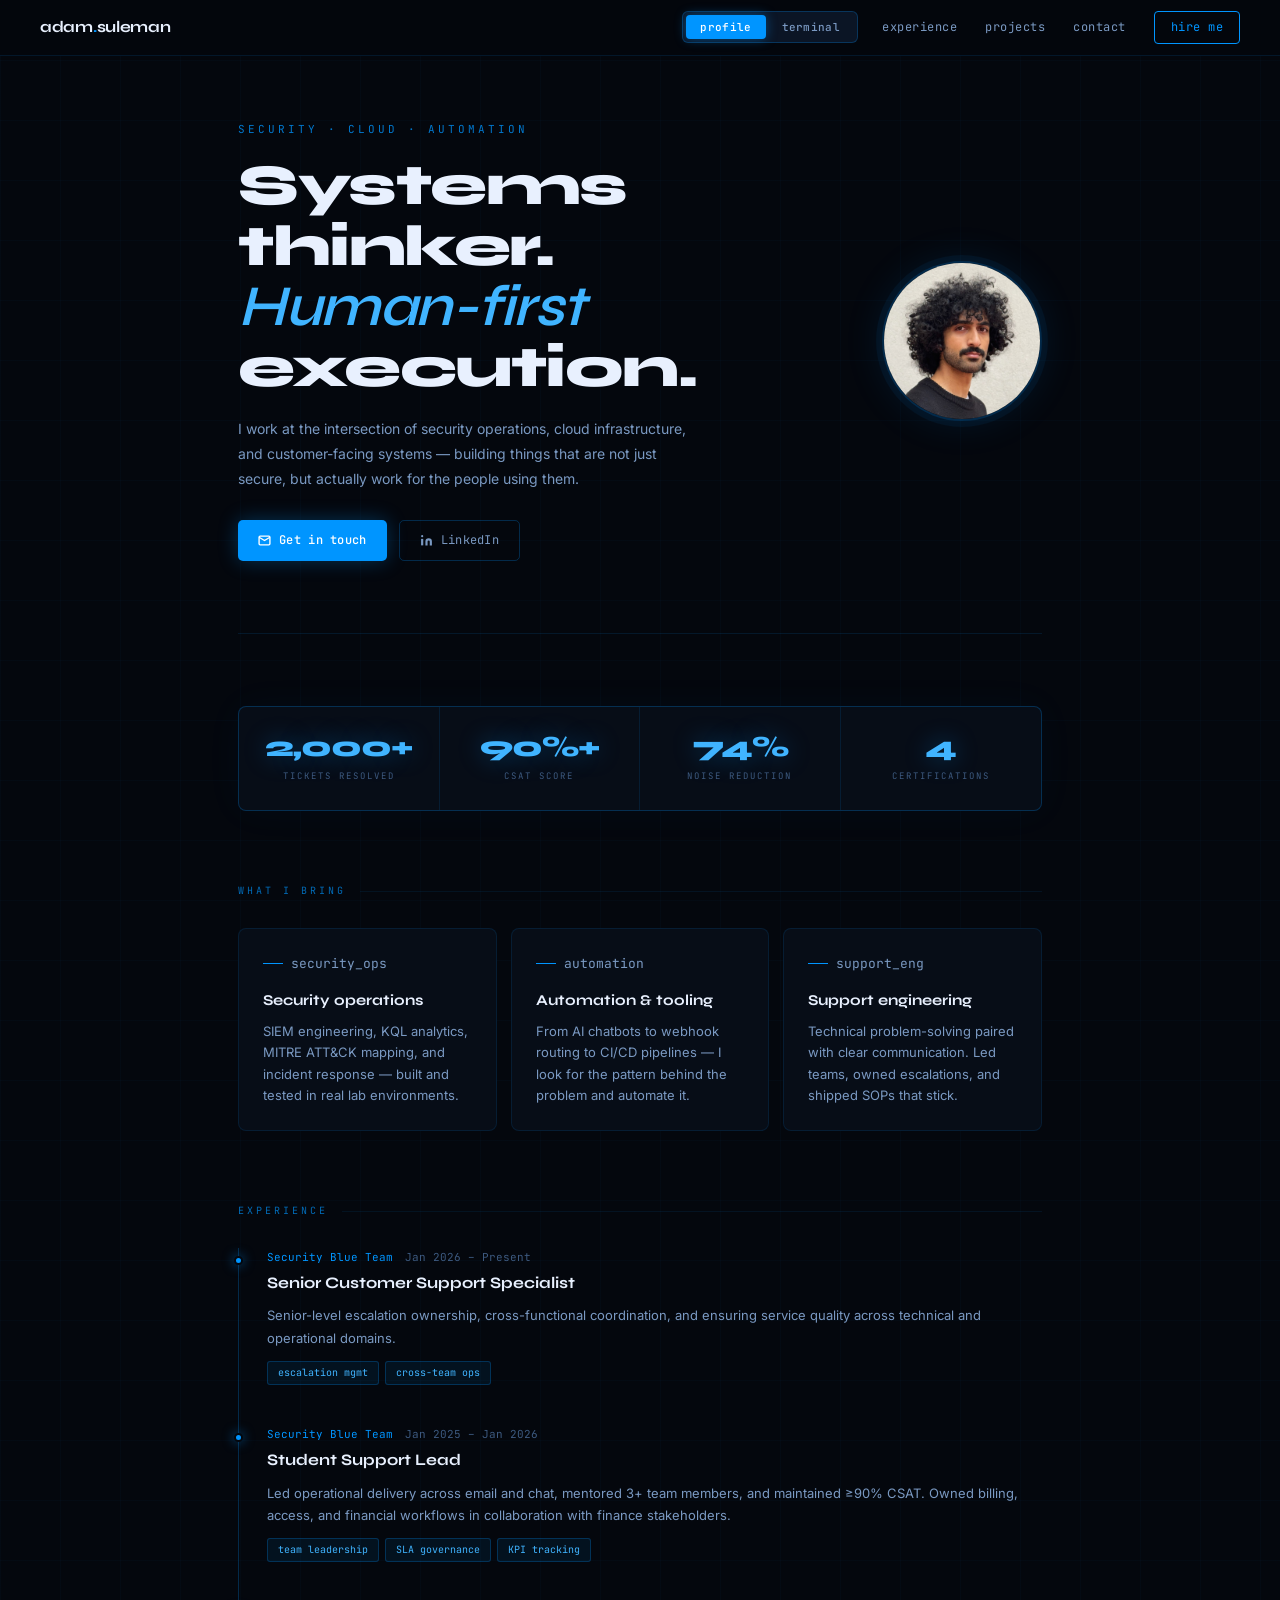
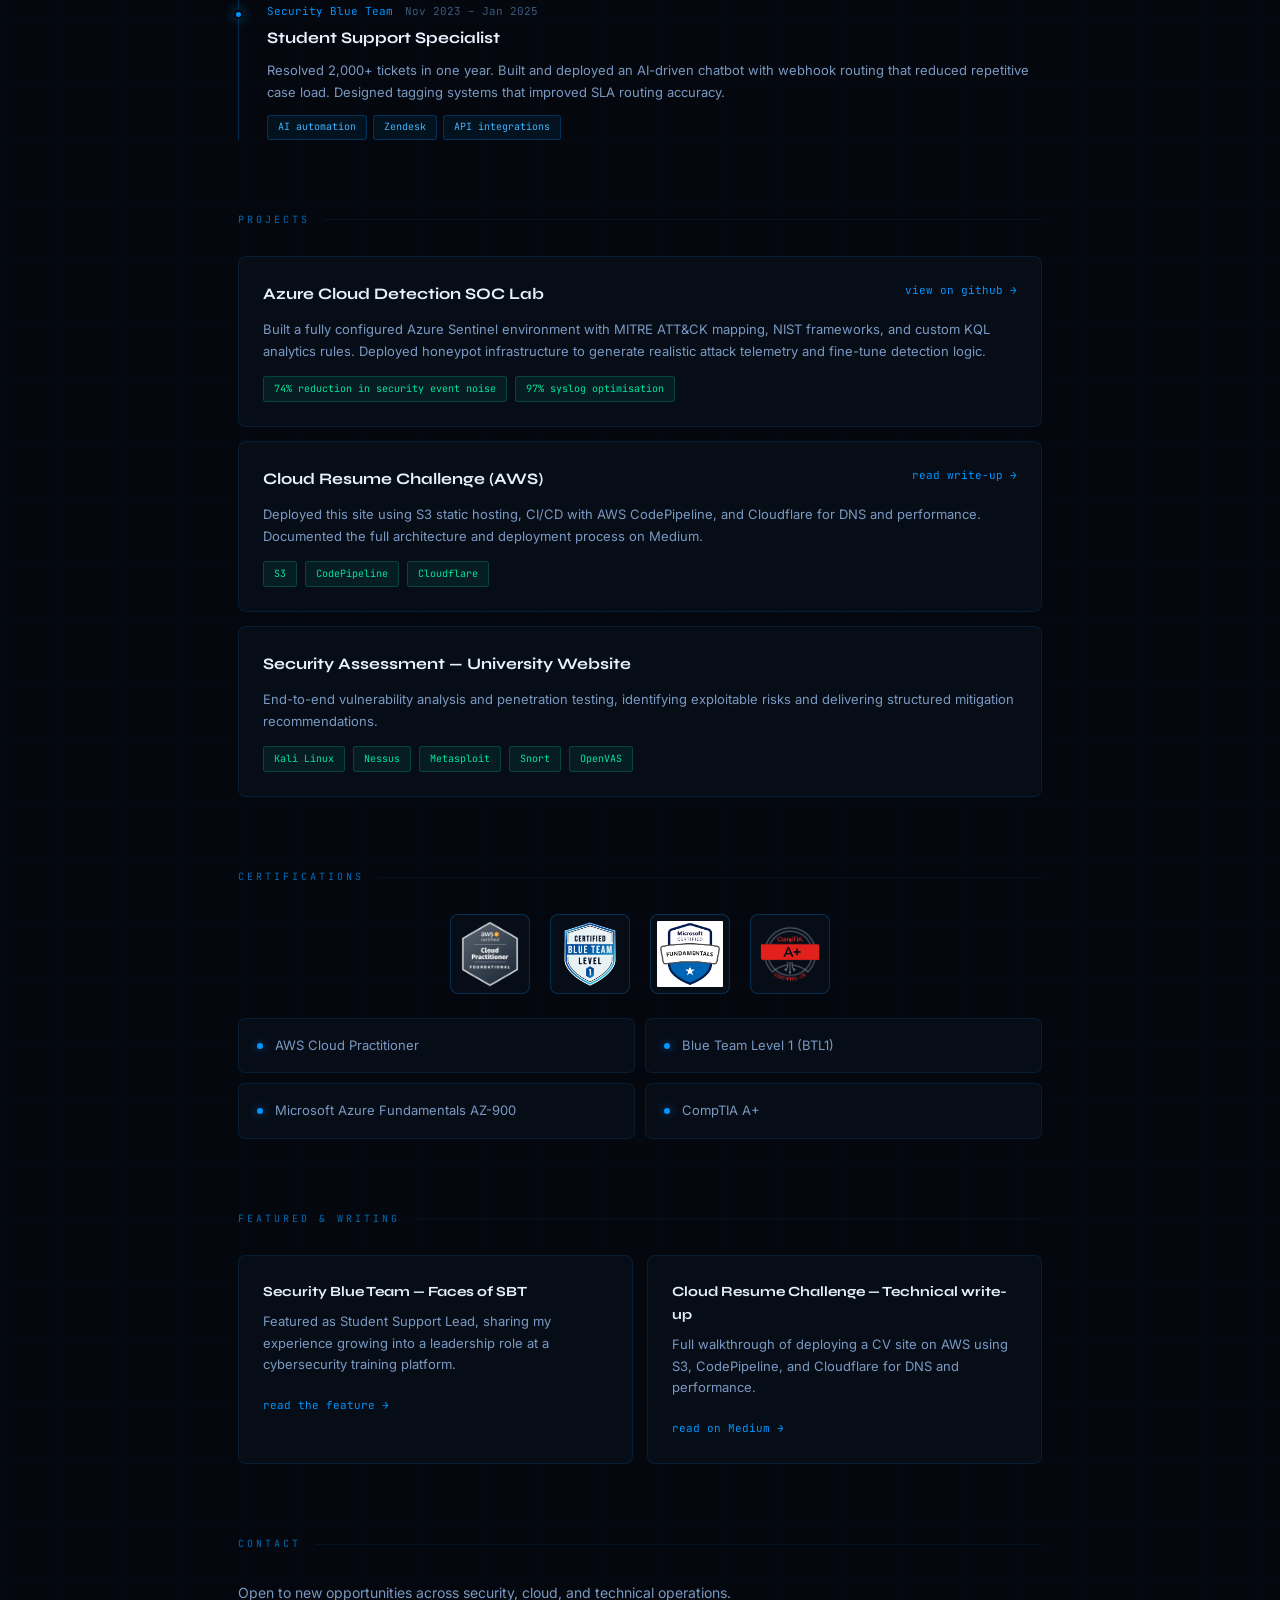
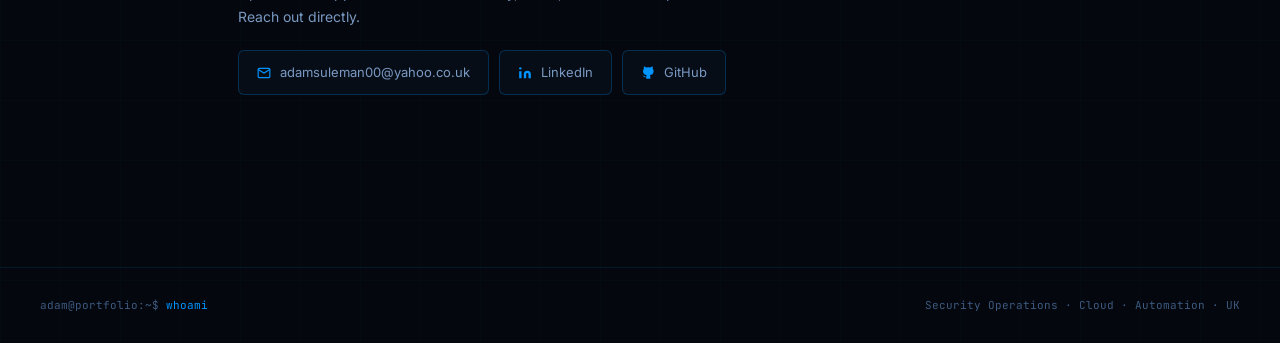
==== commit 672f3c27: "Update index.html" ====
--- a/index.html
+++ b/index.html
@@ -39,6 +39,7 @@
     }
 
     html { scroll-behavior: smooth; }
+    section[id], div[id] { scroll-margin-top: 72px; }
 
     body {
       background: var(--bg);
@@ -640,7 +641,7 @@
         <div class="line"><span class="out dim">loading&nbsp;&nbsp;adam_suleman.json&nbsp;&nbsp;&nbsp;...&nbsp;</span><span class="out green">OK</span></div>
         <div class="line"><span class="out dim">certifications&nbsp;&nbsp;&nbsp;&nbsp;&nbsp;&nbsp;&nbsp;&nbsp;&nbsp;&nbsp;&nbsp;...&nbsp;</span><span class="out green">BTL1 · AWS-CP · AZ-900 · A+</span></div>
         <div class="line"><span class="out dim">location&nbsp;&nbsp;&nbsp;&nbsp;&nbsp;&nbsp;&nbsp;&nbsp;&nbsp;&nbsp;&nbsp;&nbsp;&nbsp;&nbsp;&nbsp;&nbsp;&nbsp;&nbsp;...&nbsp;</span><span class="out blue">United Kingdom</span></div>
-        <div class="line"><span class="out dim">status&nbsp;&nbsp;&nbsp;&nbsp;&nbsp;&nbsp;&nbsp;&nbsp;&nbsp;&nbsp;&nbsp;&nbsp;&nbsp;&nbsp;&nbsp;&nbsp;&nbsp;&nbsp;&nbsp;&nbsp;...&nbsp;</span><span class="out orange">OPEN_TO_WORK=true</span></div>
+        <div class="line"><span class="out dim">status&nbsp;&nbsp;&nbsp;&nbsp;&nbsp;&nbsp;&nbsp;&nbsp;&nbsp;&nbsp;&nbsp;&nbsp;&nbsp;&nbsp;&nbsp;&nbsp;&nbsp;&nbsp;&nbsp;&nbsp;...&nbsp;</span><span class="out orange">coffee_dependency=critical</span></div>
         <hr class="t-div">
         <div class="line"><span class="out dim"># Ask me anything about my career, skills, or experience.</span></div>
         <div class="line"><span class="out dim"># Switch to profile view for a full overview.</span></div>
@@ -671,7 +672,7 @@
 
 <script>
   // ── CONFIG ──────────────────────────────────────────
-  const LAMBDA_URL = 'https://skrfsoxahphce4oc2bnwvqqnsq0skmrz.lambda-url.eu-west-2.on.aws/';
+  const LAMBDA_URL = 'https://adam-portfolio-api.adamsuleman00.workers.dev/';
   // ────────────────────────────────────────────────────
 
   // View toggle
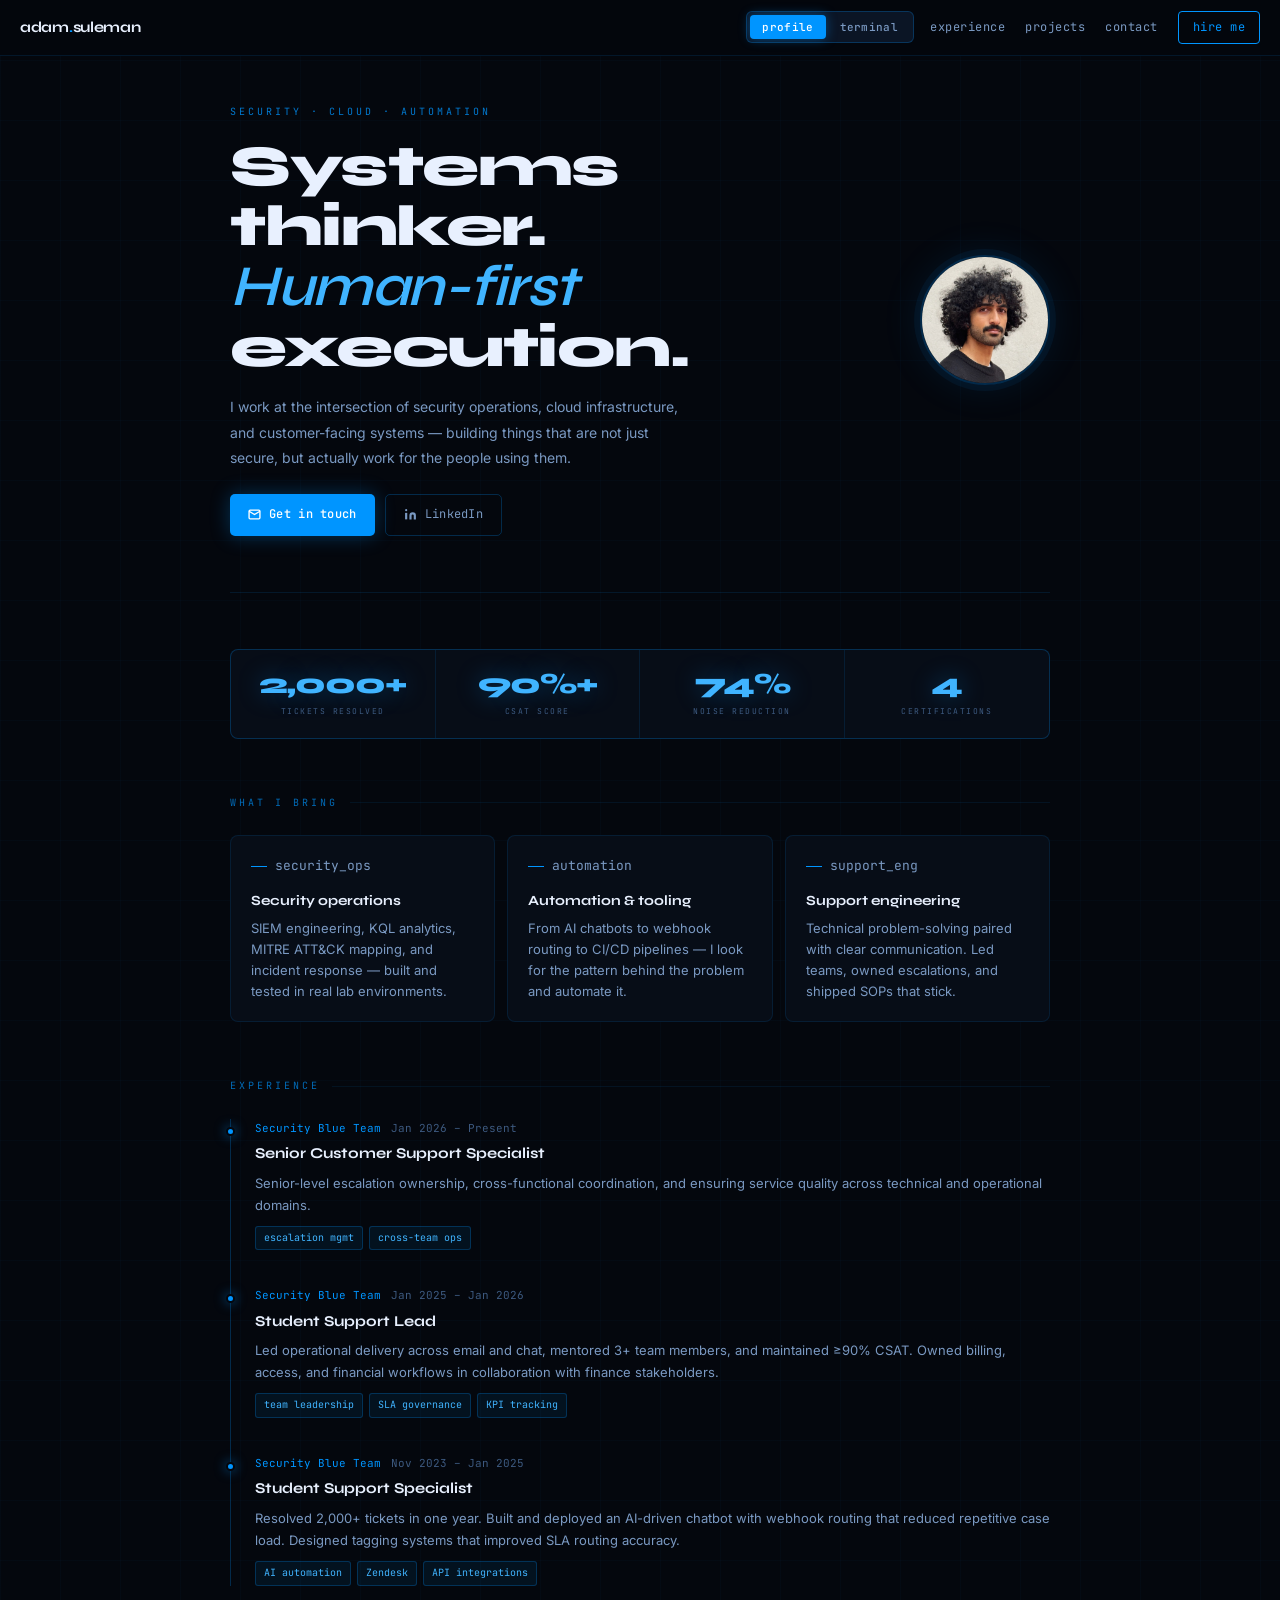
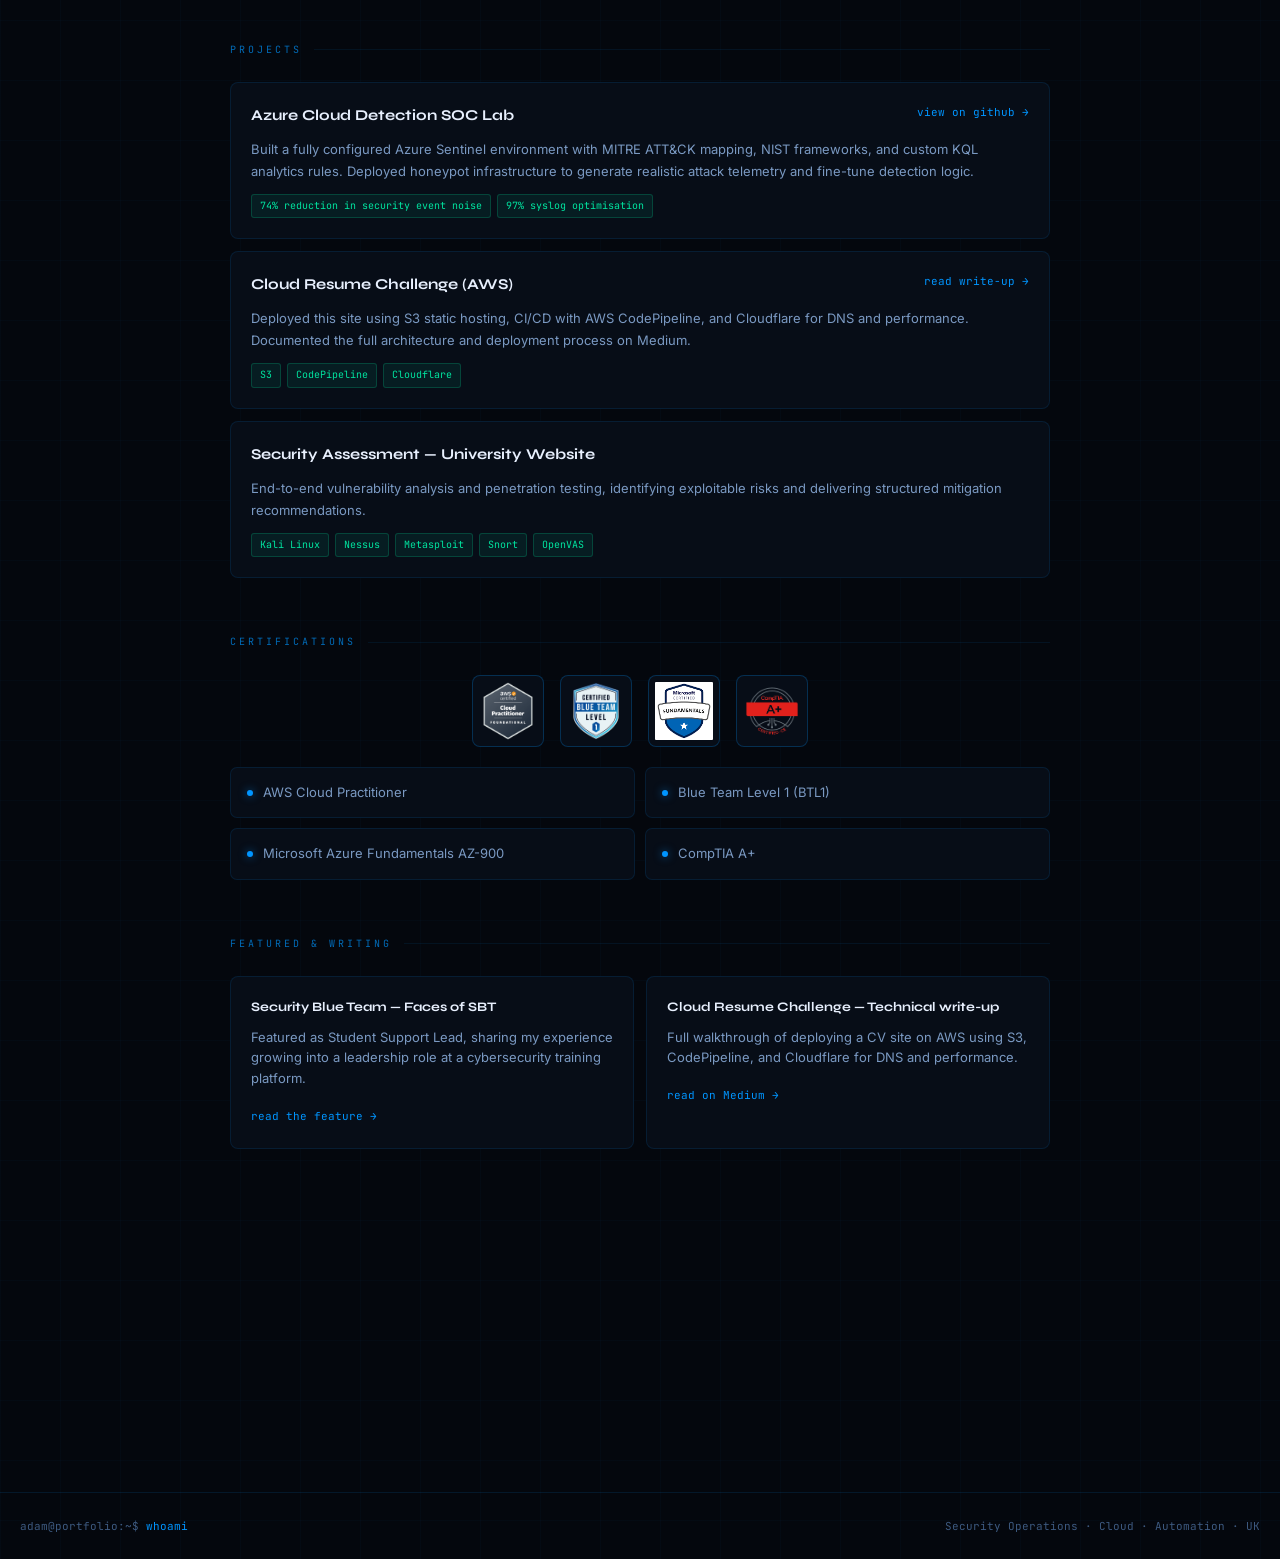
==== commit b0b3512c: "Add files via upload" ====
--- a/index.html
+++ b/index.html
@@ -11,7 +11,7 @@
   <title>Adam Suleman</title>
   <link href="https://fonts.googleapis.com/css2?family=Syne:wght@400;600;700;800&family=JetBrains+Mono:wght@400;500&family=Inter:wght@300;400;500&display=swap" rel="stylesheet">
   <style>
-    *, *::before, *::after { box-sizing: border-box; margin: 0; padding: 0; } 
+    *, *::before, *::after { box-sizing: border-box; margin: 0; padding: 0; }
 
     :root {
       --bg:          #04070d;
@@ -36,10 +36,11 @@
       --t-border:    #1e2d3d;
       --t-bg:        #040810;
       --t-bg2:       #080f1a;
+      --nav-h:       56px;
     }
 
     html { scroll-behavior: smooth; }
-    section[id], div[id] { scroll-margin-top: 72px; }
+    section[id], div[id] { scroll-margin-top: calc(var(--nav-h) + 16px); }
 
     body {
       background: var(--bg);
@@ -51,6 +52,7 @@
         linear-gradient(rgba(0,149,255,0.025) 1px, transparent 1px),
         linear-gradient(90deg, rgba(0,149,255,0.025) 1px, transparent 1px);
       background-size: 60px 60px;
+      -webkit-text-size-adjust: 100%;
     }
 
     /* ── NAV ── */
@@ -58,44 +60,37 @@
       position: sticky; top: 0; z-index: 300;
       background: rgba(4,7,13,0.96);
       backdrop-filter: blur(14px);
+      -webkit-backdrop-filter: blur(14px);
       border-bottom: 1px solid var(--border);
-      padding: 0 40px; height: 56px;
+      padding: 0 20px; height: var(--nav-h);
       display: flex; align-items: center; justify-content: space-between;
     }
     .nav-logo {
-      font-family: 'Syne', sans-serif; font-size: 16px; font-weight: 700;
-      color: var(--text); letter-spacing: -0.3px;
+      font-family: 'Syne', sans-serif; font-size: 15px; font-weight: 700;
+      color: var(--text); letter-spacing: -0.3px; flex-shrink: 0;
     }
     .nav-logo span { color: var(--blue); }
-    .nav-right { display: flex; align-items: center; gap: 24px; }
-
-    /* VIEW TOGGLE in nav */
+    .nav-right { display: flex; align-items: center; gap: 16px; }
+
     .view-toggle {
       display: flex; align-items: center;
       background: var(--bg3);
       border: 1px solid var(--border2);
-      border-radius: 6px;
-      padding: 3px;
-      gap: 2px;
+      border-radius: 6px; padding: 3px; gap: 2px;
     }
     .vt-btn {
       font-family: 'JetBrains Mono', monospace;
       font-size: 11px; font-weight: 500;
-      padding: 5px 14px; border-radius: 4px;
+      padding: 5px 12px; border-radius: 4px;
       border: none; cursor: pointer;
-      color: var(--text2);
-      background: transparent;
+      color: var(--text2); background: transparent;
       transition: background .2s, color .2s;
-      letter-spacing: 0.3px;
-    }
-    .vt-btn.active {
-      background: var(--blue);
-      color: #fff;
-      box-shadow: 0 0 12px rgba(0,149,255,0.4);
-    }
+      letter-spacing: 0.3px; white-space: nowrap;
+    }
+    .vt-btn.active { background: var(--blue); color: #fff; box-shadow: 0 0 12px rgba(0,149,255,0.4); }
     .vt-btn:not(.active):hover { color: var(--text); background: var(--bg2); }
 
-    .nav-links { display: flex; align-items: center; gap: 28px; }
+    .nav-links { display: flex; align-items: center; gap: 20px; }
     .nav-links a {
       font-family: 'JetBrains Mono', monospace; font-size: 12px;
       color: var(--text2); text-decoration: none; letter-spacing: 0.5px;
@@ -103,10 +98,10 @@
     }
     .nav-links a:hover { color: var(--blue-bright); }
     .nav-cta {
-      padding: 6px 16px; border-radius: 4px;
+      padding: 6px 14px; border-radius: 4px;
       border: 1px solid var(--blue); color: var(--blue) !important;
       font-family: 'JetBrains Mono', monospace; font-size: 12px;
-      transition: background .2s, box-shadow .2s;
+      transition: background .2s, box-shadow .2s; white-space: nowrap;
     }
     .nav-cta:hover { background: var(--blue-dim); box-shadow: 0 0 16px var(--blue-glow); }
 
@@ -115,38 +110,38 @@
     .view.active { display: block; }
 
     /* ── PROFILE VIEW ── */
-    .profile-wrap { max-width: 860px; margin: 0 auto; padding: 64px 28px 100px; }
-
-    /* HERO ROW */
+    .profile-wrap { max-width: 860px; margin: 0 auto; padding: 48px 20px 80px; }
+
     .profile-hero {
       display: grid;
       grid-template-columns: 1fr auto;
-      gap: 48px;
+      gap: 32px;
       align-items: center;
-      margin-bottom: 72px;
-      padding-bottom: 72px;
+      margin-bottom: 56px;
+      padding-bottom: 56px;
       border-bottom: 1px solid var(--border);
     }
     .hero-eyebrow {
-      font-family: 'JetBrains Mono', monospace; font-size: 11px;
+      font-family: 'JetBrains Mono', monospace; font-size: 10px;
       letter-spacing: 3px; text-transform: uppercase;
-      color: var(--blue); margin-bottom: 18px; opacity: 0.8;
+      color: var(--blue); margin-bottom: 16px; opacity: 0.8;
     }
     .hero-name {
-      font-family: 'Syne', sans-serif; font-size: clamp(2.4rem, 5vw, 3.6rem);
+      font-family: 'Syne', sans-serif;
+      font-size: clamp(1.9rem, 6vw, 3.6rem);
       font-weight: 800; line-height: 1.05; letter-spacing: -1.5px;
-      color: var(--text); margin-bottom: 18px;
+      color: var(--text); margin-bottom: 16px;
     }
     .hero-name em { font-style: italic; color: var(--blue-bright); font-weight: 600; }
     .hero-sub {
       font-size: 14px; color: var(--text2); line-height: 1.8;
-      max-width: 460px; margin-bottom: 28px;
-    }
-    .hero-cta { display: flex; gap: 12px; flex-wrap: wrap; }
+      max-width: 460px; margin-bottom: 24px;
+    }
+    .hero-cta { display: flex; gap: 10px; flex-wrap: wrap; }
     .btn-primary {
       display: inline-flex; align-items: center; gap: 8px;
       background: var(--blue); color: #fff;
-      padding: 10px 20px; border-radius: 5px;
+      padding: 10px 18px; border-radius: 5px;
       font-family: 'JetBrains Mono', monospace; font-size: 12px; font-weight: 500;
       text-decoration: none; letter-spacing: 0.3px;
       transition: opacity .2s, box-shadow .2s;
@@ -157,35 +152,29 @@
       display: inline-flex; align-items: center; gap: 8px;
       background: transparent; color: var(--text2);
       border: 1px solid var(--border2);
-      padding: 10px 20px; border-radius: 5px;
+      padding: 10px 18px; border-radius: 5px;
       font-family: 'JetBrains Mono', monospace; font-size: 12px;
       text-decoration: none; letter-spacing: 0.3px;
       transition: border-color .2s, color .2s;
     }
     .btn-secondary:hover { border-color: var(--border3); color: var(--text); }
 
-    /* PHOTO */
     .profile-photo-wrap { flex-shrink: 0; }
     .profile-photo {
-      width: 160px; height: 160px;
+      width: 130px; height: 130px;
       border-radius: 50%;
       object-fit: cover; object-position: center top;
       border: 2px solid var(--border2);
       box-shadow: 0 0 0 6px rgba(0,149,255,0.06), 0 0 40px rgba(0,149,255,0.12);
-      display: block;
-      transition: box-shadow .3s;
-    }
-    .profile-photo:hover {
-      box-shadow: 0 0 0 6px rgba(0,149,255,0.1), 0 0 60px rgba(0,149,255,0.2);
-    }
-
-    /* SHARED content styles */
-    .content-inner { max-width: 860px; margin: 0 auto; }
-    .section  { margin-bottom: 72px; }
+      display: block; transition: box-shadow .3s;
+    }
+    .profile-photo:hover { box-shadow: 0 0 0 6px rgba(0,149,255,0.1), 0 0 60px rgba(0,149,255,0.2); }
+
+    .section { margin-bottom: 56px; }
     .sec-lbl {
       font-family: 'JetBrains Mono', monospace; font-size: 10px;
       letter-spacing: 3px; text-transform: uppercase; color: var(--blue);
-      margin-bottom: 28px; display: flex; align-items: center; gap: 14px; opacity: 0.7;
+      margin-bottom: 24px; display: flex; align-items: center; gap: 12px; opacity: 0.7;
     }
     .sec-lbl::after { content: ''; flex: 1; height: 1px; background: var(--border); }
 
@@ -193,12 +182,11 @@
     .stats {
       display: grid; grid-template-columns: repeat(4,1fr);
       border: 1px solid var(--border2); border-radius: 8px;
-      overflow: hidden; margin-bottom: 72px;
+      overflow: hidden; margin-bottom: 56px;
       background: var(--bg2);
-      box-shadow: 0 0 40px rgba(0,149,255,0.04);
     }
     .stat {
-      padding: 26px 20px; text-align: center;
+      padding: 20px 12px; text-align: center;
       border-right: 1px solid var(--border);
       position: relative; overflow: hidden;
     }
@@ -210,21 +198,22 @@
     }
     .stat:hover::before { opacity: 1; }
     .stat-num {
-      font-family: 'Syne', sans-serif; font-size: 1.8rem; font-weight: 800;
-      color: var(--blue-bright); display: block; line-height: 1; letter-spacing: -1px;
+      font-family: 'Syne', sans-serif; font-size: clamp(1.2rem, 3vw, 1.8rem);
+      font-weight: 800; color: var(--blue-bright); display: block;
+      line-height: 1; letter-spacing: -1px;
       text-shadow: 0 0 24px rgba(0,149,255,0.35);
     }
     .stat-lbl {
-      font-family: 'JetBrains Mono', monospace; font-size: 9px;
-      letter-spacing: 2px; text-transform: uppercase;
-      color: var(--text3); margin-top: 7px; display: block;
+      font-family: 'JetBrains Mono', monospace; font-size: 8px;
+      letter-spacing: 1.5px; text-transform: uppercase;
+      color: var(--text3); margin-top: 6px; display: block;
     }
 
     /* PILLARS */
-    .pillars { display: grid; grid-template-columns: repeat(3,1fr); gap: 14px; }
+    .pillars { display: grid; grid-template-columns: repeat(3,1fr); gap: 12px; }
     .pillar {
       background: var(--bg2); border: 1px solid var(--border);
-      border-radius: 8px; padding: 24px;
+      border-radius: 8px; padding: 20px;
       transition: border-color .25s, box-shadow .25s;
       position: relative; overflow: hidden;
     }
@@ -237,39 +226,39 @@
     .pillar:hover::after { opacity: 1; }
     .pillar-icon {
       font-family: 'JetBrains Mono', monospace; font-size: 10px;
-      color: var(--blue); margin-bottom: 14px;
+      color: var(--blue); margin-bottom: 12px;
       display: flex; align-items: center; gap: 8px;
     }
-    .pillar-icon::before { content: ''; width: 20px; height: 1px; background: var(--blue); }
-    .pillar h3 { font-family: 'Syne', sans-serif; font-size: 15px; font-weight: 700; color: var(--text); margin-bottom: 8px; }
-    .pillar p  { font-size: 13px; color: var(--text2); line-height: 1.65; }
+    .pillar-icon::before { content: ''; width: 16px; height: 1px; background: var(--blue); }
+    .pillar h3 { font-family: 'Syne', sans-serif; font-size: 14px; font-weight: 700; color: var(--text); margin-bottom: 6px; }
+    .pillar p  { font-size: 13px; color: var(--text2); line-height: 1.6; }
 
     /* TIMELINE */
-    .timeline { border-left: 1px solid var(--border2); padding-left: 28px; }
-    .tl-item  { margin-bottom: 40px; position: relative; }
+    .timeline { border-left: 1px solid var(--border2); padding-left: 24px; }
+    .tl-item  { margin-bottom: 36px; position: relative; }
     .tl-item::before {
-      content: ''; position: absolute; left: -33px; top: 8px;
+      content: ''; position: absolute; left: -29px; top: 8px;
       width: 9px; height: 9px; border-radius: 50%;
       background: var(--blue); border: 2px solid var(--bg);
       box-shadow: 0 0 12px rgba(0,149,255,0.6);
     }
-    .tl-meta  { display: flex; align-items: baseline; gap: 12px; margin-bottom: 4px; flex-wrap: wrap; }
+    .tl-meta  { display: flex; align-items: baseline; gap: 10px; margin-bottom: 4px; flex-wrap: wrap; }
     .tl-co    { font-family: 'JetBrains Mono', monospace; font-size: 11px; color: var(--blue); }
     .tl-period{ font-family: 'JetBrains Mono', monospace; font-size: 11px; color: var(--text3); }
-    .tl-role  { font-family: 'Syne', sans-serif; font-size: 16px; font-weight: 700; color: var(--text); margin-bottom: 8px; }
+    .tl-role  { font-family: 'Syne', sans-serif; font-size: 15px; font-weight: 700; color: var(--text); margin-bottom: 6px; }
     .tl-desc  { font-size: 13px; color: var(--text2); line-height: 1.7; }
-    .tl-tags  { display: flex; flex-wrap: wrap; gap: 6px; margin-top: 12px; }
+    .tl-tags  { display: flex; flex-wrap: wrap; gap: 6px; margin-top: 10px; }
     .tl-tag   {
       font-family: 'JetBrains Mono', monospace; font-size: 10px;
-      padding: 3px 10px; background: var(--blue-dim);
+      padding: 3px 8px; background: var(--blue-dim);
       border: 1px solid var(--border2); border-radius: 3px; color: var(--blue-bright);
     }
 
     /* PROJECTS */
-    .projects { display: grid; gap: 14px; }
+    .projects { display: grid; gap: 12px; }
     .proj {
       background: var(--bg2); border: 1px solid var(--border);
-      border-radius: 8px; padding: 24px;
+      border-radius: 8px; padding: 20px;
       transition: border-color .25s, box-shadow .25s, transform .15s;
       position: relative;
     }
@@ -281,15 +270,15 @@
       border-radius: 8px 0 0 0; opacity: 0; transition: opacity .25s;
     }
     .proj:hover::before { opacity: 1; }
-    .proj-hdr  { display: flex; justify-content: space-between; align-items: flex-start; gap: 14px; margin-bottom: 10px; }
-    .proj-title{ font-family: 'Syne', sans-serif; font-size: 16px; font-weight: 700; color: var(--text); }
+    .proj-hdr  { display: flex; justify-content: space-between; align-items: flex-start; gap: 12px; margin-bottom: 10px; flex-wrap: wrap; }
+    .proj-title{ font-family: 'Syne', sans-serif; font-size: 15px; font-weight: 700; color: var(--text); }
     .proj-link { font-family: 'JetBrains Mono', monospace; font-size: 11px; color: var(--blue); text-decoration: none; white-space: nowrap; }
     .proj-link:hover { color: var(--blue-bright); text-decoration: underline; }
-    .proj-desc { font-size: 13px; color: var(--text2); line-height: 1.7; margin-bottom: 14px; }
-    .badges    { display: flex; gap: 8px; flex-wrap: wrap; }
+    .proj-desc { font-size: 13px; color: var(--text2); line-height: 1.7; margin-bottom: 12px; }
+    .badges    { display: flex; gap: 6px; flex-wrap: wrap; }
     .badge     {
       font-family: 'JetBrains Mono', monospace; font-size: 10px;
-      padding: 4px 10px; border-radius: 3px;
+      padding: 3px 8px; border-radius: 3px;
       background: var(--green-dim); color: var(--green);
       border: 1px solid rgba(0,229,160,0.2);
     }
@@ -298,34 +287,34 @@
     .certs { display: grid; grid-template-columns: repeat(2,1fr); gap: 10px; }
     .cert  {
       background: var(--bg2); border: 1px solid var(--border);
-      border-radius: 7px; padding: 16px 18px;
-      display: flex; align-items: center; gap: 12px;
+      border-radius: 7px; padding: 14px 16px;
+      display: flex; align-items: center; gap: 10px;
       font-size: 13px; color: var(--text2);
-      transition: border-color .2s, color .2s, box-shadow .2s;
-    }
-    .cert:hover { border-color: var(--border3); color: var(--text); box-shadow: 0 0 18px rgba(0,149,255,0.06); }
+      transition: border-color .2s, color .2s;
+    }
+    .cert:hover { border-color: var(--border3); color: var(--text); }
     .cert-dot  { width: 6px; height: 6px; border-radius: 50%; background: var(--blue); flex-shrink: 0; box-shadow: 0 0 8px rgba(0,149,255,0.6); }
 
     /* FEATURED */
-    .featured   { display: grid; grid-template-columns: 1fr 1fr; gap: 14px; }
+    .featured   { display: grid; grid-template-columns: 1fr 1fr; gap: 12px; }
     .feat-card  {
       background: var(--bg2); border: 1px solid var(--border);
-      border-radius: 8px; padding: 24px;
+      border-radius: 8px; padding: 20px;
       transition: border-color .25s, box-shadow .25s;
     }
     .feat-card:hover { border-color: var(--border3); box-shadow: 0 8px 40px rgba(0,149,255,0.07); }
-    .feat-card h3 { font-family: 'Syne', sans-serif; font-size: 14px; font-weight: 700; color: var(--text); margin-bottom: 8px; }
-    .feat-card p  { font-size: 13px; color: var(--text2); line-height: 1.65; margin-bottom: 16px; }
+    .feat-card h3 { font-family: 'Syne', sans-serif; font-size: 13px; font-weight: 700; color: var(--text); margin-bottom: 8px; }
+    .feat-card p  { font-size: 13px; color: var(--text2); line-height: 1.6; margin-bottom: 14px; }
     .feat-card a  { font-family: 'JetBrains Mono', monospace; font-size: 11px; color: var(--blue); text-decoration: none; }
     .feat-card a:hover { color: var(--blue-bright); text-decoration: underline; }
 
     /* CONTACT */
     .contact-intro { font-size: 14px; color: var(--text2); max-width: 500px; line-height: 1.75; }
-    .contact-row   { display: flex; gap: 10px; flex-wrap: wrap; margin-top: 20px; }
+    .contact-row   { display: flex; gap: 10px; flex-wrap: wrap; margin-top: 18px; }
     .contact-chip  {
-      display: inline-flex; align-items: center; gap: 9px;
+      display: inline-flex; align-items: center; gap: 8px;
       background: var(--bg2); border: 1px solid var(--border2);
-      border-radius: 6px; padding: 11px 18px;
+      border-radius: 6px; padding: 10px 16px;
       font-size: 13px; color: var(--text2); text-decoration: none;
       transition: border-color .2s, color .2s, box-shadow .2s;
     }
@@ -333,7 +322,7 @@
     .contact-chip svg { width: 14px; height: 14px; flex-shrink: 0; color: var(--blue); }
 
     /* ── TERMINAL VIEW ── */
-    .terminal-wrap { max-width: 860px; margin: 56px auto 0; padding: 0 28px 80px; }
+    .terminal-wrap { max-width: 860px; margin: 40px auto 0; padding: 0 20px 80px; }
 
     .window {
       border: 1px solid var(--border2); border-radius: 10px; overflow: hidden;
@@ -341,46 +330,48 @@
       box-shadow: 0 0 0 1px rgba(0,149,255,0.04), 0 32px 80px rgba(0,0,0,0.6), 0 0 60px rgba(0,149,255,0.05);
     }
     .titlebar {
-      background: var(--t-bg2); padding: 12px 18px;
+      background: var(--t-bg2); padding: 10px 14px;
       display: flex; align-items: center; gap: 10px;
       border-bottom: 1px solid var(--t-border); user-select: none;
     }
-    .dots { display: flex; gap: 7px; }
-    .dot  { width: 12px; height: 12px; border-radius: 50%; }
+    .dots { display: flex; gap: 6px; }
+    .dot  { width: 11px; height: 11px; border-radius: 50%; }
     .dot.red    { background: #ff5f57; }
     .dot.yellow { background: #febc2e; }
     .dot.green  { background: #28c840; }
     .titlebar-text {
       flex: 1; text-align: center;
-      font-family: 'JetBrains Mono', monospace; font-size: 12px; color: var(--t-dim);
+      font-family: 'JetBrains Mono', monospace; font-size: 11px; color: var(--t-dim);
     }
     .terminal {
-      padding: 22px; min-height: 440px;
+      padding: 18px; min-height: 360px;
       display: flex; flex-direction: column; gap: 2px;
       background: var(--t-bg);
     }
     .line {
       display: flex; flex-wrap: wrap; gap: 4px; align-items: baseline;
-      font-family: 'JetBrains Mono', monospace; font-size: 13px;
+      font-family: 'JetBrains Mono', monospace; font-size: 12px;
     }
     .prompt-host { color: var(--t-green); }
     .prompt-sym  { color: #e6edf3; }
-    .cmd         { color: #e6edf3; }
-    .out         { font-family: 'JetBrains Mono', monospace; font-size: 13px; color: #e6edf3; }
+    .cmd         { color: #e6edf3; word-break: break-all; }
+    .out         { font-family: 'JetBrains Mono', monospace; font-size: 12px; color: #e6edf3; word-break: break-word; }
     .out.dim     { color: var(--t-dim); }
     .out.green   { color: var(--t-green); }
     .out.blue    { color: var(--t-blue); }
     .out.orange  { color: var(--t-orange); }
     .out.red     { color: #ff7b72; }
     .t-div { border: none; border-top: 1px solid var(--t-border); margin: 8px 0; }
-    .sp    { height: 6px; }
-
-    .chips { display: flex; flex-wrap: wrap; gap: 7px; padding: 10px 0 2px; }
+    .sp    { height: 4px; }
+
+    .chips { display: flex; flex-wrap: wrap; gap: 6px; padding: 8px 0 2px; }
     .chip  {
       font-family: 'JetBrains Mono', monospace; font-size: 11px;
-      padding: 4px 12px; border: 1px solid var(--t-border); border-radius: 3px;
+      padding: 5px 10px; border: 1px solid var(--t-border); border-radius: 3px;
       color: var(--t-blue); background: rgba(121,192,255,0.05);
       cursor: pointer; transition: background .15s, border-color .15s;
+      /* larger tap targets on mobile */
+      min-height: 32px; display: flex; align-items: center;
     }
     .chip:hover { background: rgba(121,192,255,0.12); border-color: var(--t-blue); }
 
@@ -388,24 +379,32 @@
       display: flex; align-items: center; gap: 8px;
       margin-top: 10px; padding-top: 10px; border-top: 1px solid var(--t-border);
     }
-    .input-prompt { font-family: 'JetBrains Mono', monospace; font-size: 12px; color: var(--t-green); white-space: nowrap; }
+    .input-prompt {
+      font-family: 'JetBrains Mono', monospace; font-size: 11px;
+      color: var(--t-green); white-space: nowrap;
+      /* hide long prompt on very small screens */
+    }
     #user-input {
       flex: 1; background: transparent; border: none; outline: none;
       color: #e6edf3; font-family: 'JetBrains Mono', monospace;
       font-size: 13px; caret-color: var(--t-green);
+      /* prevent iOS zoom on input focus */
+      font-size: max(16px, 13px);
     }
     #user-input::placeholder { color: #3d4d5c; }
     #send-btn {
       background: transparent; border: 1px solid var(--t-border);
       border-radius: 3px; color: var(--t-green);
       font-family: 'JetBrains Mono', monospace; font-size: 12px;
-      padding: 4px 10px; cursor: pointer; transition: background .15s;
+      padding: 6px 12px; cursor: pointer; transition: background .15s;
+      /* larger tap target */
+      min-height: 36px; flex-shrink: 0;
     }
     #send-btn:hover { background: rgba(126,231,135,0.08); }
     #send-btn:disabled { opacity: .35; cursor: not-allowed; }
 
     .cursor {
-      display: inline-block; width: 8px; height: 14px;
+      display: inline-block; width: 8px; height: 13px;
       background: var(--t-green); vertical-align: text-bottom;
       animation: blink 1s step-end infinite;
     }
@@ -413,34 +412,112 @@
 
     /* FOOTER */
     footer {
-      border-top: 1px solid var(--border); padding: 28px 40px;
+      border-top: 1px solid var(--border); padding: 24px 20px;
       display: flex; justify-content: space-between; align-items: center;
-      flex-wrap: wrap; gap: 12px;
+      flex-wrap: wrap; gap: 10px;
     }
     footer p { font-family: 'JetBrains Mono', monospace; font-size: 11px; color: var(--text3); }
     footer span { color: var(--blue); }
 
     /* fade-up */
-    .fade-up { opacity: 0; transform: translateY(20px); transition: opacity .6s ease, transform .6s ease; }
+    .fade-up { opacity: 0; transform: translateY(16px); transition: opacity .6s ease, transform .6s ease; }
     .fade-up.visible { opacity: 1; transform: translateY(0); }
 
-    @media (max-width: 640px) {
-      nav { padding: 0 16px; }
-      .nav-links { display: none; }
-      .profile-wrap, .terminal-wrap { padding-left: 16px; padding-right: 16px; }
-      .profile-hero { grid-template-columns: 1fr; gap: 32px; }
+    /* ══════════════════════════════════════
+       MOBILE BREAKPOINTS
+    ══════════════════════════════════════ */
+
+    /* Tablet — hide nav text links, keep toggle + hire me */
+    @media (max-width: 768px) {
+      .nav-links a:not(.nav-cta) { display: none; }
+    }
+
+    /* Mobile — full overhaul */
+    @media (max-width: 540px) {
+      :root { --nav-h: 52px; }
+
+      nav { padding: 0 14px; }
+      .nav-logo { font-size: 14px; }
+      .nav-right { gap: 10px; }
+      .vt-btn { padding: 5px 10px; font-size: 10px; }
+      .nav-cta { padding: 5px 10px; font-size: 11px; }
+
+      /* Profile */
+      .profile-wrap { padding: 32px 14px 60px; }
+
+      .profile-hero {
+        grid-template-columns: 1fr;
+        gap: 0;
+        margin-bottom: 36px;
+        padding-bottom: 36px;
+      }
+      /* Photo goes on top centred */
+      .profile-photo-wrap {
+        order: -1;
+        display: flex;
+        justify-content: center;
+        margin-bottom: 24px;
+      }
       .profile-photo { width: 100px; height: 100px; }
-      .profile-photo-wrap { order: -1; }
+
+      .hero-name { font-size: clamp(1.7rem, 8vw, 2.4rem); letter-spacing: -1px; }
+      .hero-sub  { font-size: 13px; }
+      .btn-primary, .btn-secondary { font-size: 12px; padding: 10px 16px; width: 100%; justify-content: center; }
+      .hero-cta { flex-direction: column; }
+
+      /* Stats — 2x2 grid */
       .stats { grid-template-columns: repeat(2,1fr); }
       .stat  { border-bottom: 1px solid var(--border); }
-      .pillars, .certs, .featured { grid-template-columns: 1fr; }
-      .terminal { padding: 14px; }
+      .stat:nth-child(2) { border-right: none; }
+      .stat:nth-child(3), .stat:nth-child(4) { border-bottom: none; }
+      .stat-num { font-size: 1.4rem; }
+      .stat-lbl { font-size: 8px; letter-spacing: 1px; }
+
+      /* Pillars — single column */
+      .pillars { grid-template-columns: 1fr; gap: 10px; }
+
+      /* Timeline — tighter */
+      .timeline { padding-left: 18px; }
+      .tl-item::before { left: -23px; }
+
+      /* Projects */
+      .proj-hdr { flex-direction: column; gap: 6px; }
+      .proj-link { align-self: flex-start; }
+
+      /* Certs — single column */
+      .certs { grid-template-columns: 1fr; }
+
+      /* Featured — single column */
+      .featured { grid-template-columns: 1fr; }
+
+      /* Contact — full width chips */
+      .contact-chip { width: 100%; justify-content: center; }
+
+      /* Terminal */
+      .terminal-wrap { margin-top: 24px; padding: 0 14px 60px; }
+      .terminal { padding: 14px; min-height: 300px; }
+      .titlebar-text { font-size: 10px; }
+
+      /* Shorten terminal prompt on mobile */
+      .input-prompt { display: none; }
+
+      /* Boot lines — hide the padded alignment lines on small screens */
+      .terminal .line .out.dim { letter-spacing: 0; }
+
+      .section { margin-bottom: 44px; }
+
+      footer { padding: 20px 14px; flex-direction: column; align-items: flex-start; gap: 6px; }
+    }
+
+    /* Very small phones */
+    @media (max-width: 360px) {
+      .hero-name { font-size: 1.6rem; }
+      .chip { font-size: 10px; padding: 5px 8px; }
     }
   </style>
 </head>
 <body>
 
-<!-- NAV -->
 <nav>
   <span class="nav-logo">adam<span>.</span>suleman</span>
   <div class="nav-right">
@@ -461,7 +538,6 @@
 <div id="view-profile" class="view active">
   <div class="profile-wrap">
 
-    <!-- HERO -->
     <div class="profile-hero fade-up">
       <div class="hero-text">
         <p class="hero-eyebrow">Security · Cloud · Automation</p>
@@ -483,7 +559,6 @@
       </div>
     </div>
 
-    <!-- STATS -->
     <div class="stats fade-up">
       <div class="stat"><span class="stat-num">2,000+</span><span class="stat-lbl">Tickets resolved</span></div>
       <div class="stat"><span class="stat-num">90%+</span><span class="stat-lbl">CSAT score</span></div>
@@ -491,7 +566,6 @@
       <div class="stat"><span class="stat-num">4</span><span class="stat-lbl">Certifications</span></div>
     </div>
 
-    <!-- WHAT I BRING -->
     <section class="section fade-up">
       <p class="sec-lbl">What I bring</p>
       <div class="pillars">
@@ -513,7 +587,6 @@
       </div>
     </section>
 
-    <!-- EXPERIENCE -->
     <section class="section fade-up" id="experience">
       <p class="sec-lbl">Experience</p>
       <div class="timeline">
@@ -538,7 +611,6 @@
       </div>
     </section>
 
-    <!-- PROJECTS -->
     <section class="section fade-up" id="projects">
       <p class="sec-lbl">Projects</p>
       <div class="projects">
@@ -566,14 +638,13 @@
       </div>
     </section>
 
-    <!-- CERTIFICATIONS -->
     <section class="section fade-up">
       <p class="sec-lbl">Certifications</p>
-      <div style="display:flex;gap:20px;flex-wrap:wrap;justify-content:center;margin-bottom:24px">
-        <img src="awscp.png" alt="AWS Cloud Practitioner" style="height:80px;border-radius:8px;background:var(--bg2);padding:6px;border:1px solid var(--border2);transition:transform .2s" onmouseover="this.style.transform='scale(1.08)'" onmouseout="this.style.transform='scale(1)'">
-        <img src="btl1.png" alt="Blue Team Level 1" style="height:80px;border-radius:8px;background:var(--bg2);padding:6px;border:1px solid var(--border2);transition:transform .2s" onmouseover="this.style.transform='scale(1.08)'" onmouseout="this.style.transform='scale(1)'">
-        <img src="az900.png" alt="Microsoft AZ-900" style="height:80px;border-radius:8px;background:var(--bg2);padding:6px;border:1px solid var(--border2);transition:transform .2s" onmouseover="this.style.transform='scale(1.08)'" onmouseout="this.style.transform='scale(1)'">
-        <img src="cplusa.png" alt="CompTIA A+" style="height:80px;border-radius:8px;background:var(--bg2);padding:6px;border:1px solid var(--border2);transition:transform .2s" onmouseover="this.style.transform='scale(1.08)'" onmouseout="this.style.transform='scale(1)'">
+      <div style="display:flex;gap:16px;flex-wrap:wrap;justify-content:center;margin-bottom:20px">
+        <img src="awscp.png" alt="AWS Cloud Practitioner" style="height:72px;border-radius:8px;background:var(--bg2);padding:6px;border:1px solid var(--border2);transition:transform .2s" onmouseover="this.style.transform='scale(1.08)'" onmouseout="this.style.transform='scale(1)'">
+        <img src="btl1.png" alt="Blue Team Level 1" style="height:72px;border-radius:8px;background:var(--bg2);padding:6px;border:1px solid var(--border2);transition:transform .2s" onmouseover="this.style.transform='scale(1.08)'" onmouseout="this.style.transform='scale(1)'">
+        <img src="az900.png" alt="Microsoft AZ-900" style="height:72px;border-radius:8px;background:var(--bg2);padding:6px;border:1px solid var(--border2);transition:transform .2s" onmouseover="this.style.transform='scale(1.08)'" onmouseout="this.style.transform='scale(1)'">
+        <img src="cplusa.png" alt="CompTIA A+" style="height:72px;border-radius:8px;background:var(--bg2);padding:6px;border:1px solid var(--border2);transition:transform .2s" onmouseover="this.style.transform='scale(1.08)'" onmouseout="this.style.transform='scale(1)'">
       </div>
       <div class="certs">
         <div class="cert"><div class="cert-dot"></div>AWS Cloud Practitioner</div>
@@ -583,7 +654,6 @@
       </div>
     </section>
 
-    <!-- FEATURED -->
     <section class="section fade-up">
       <p class="sec-lbl">Featured & writing</p>
       <div class="featured">
@@ -600,7 +670,6 @@
       </div>
     </section>
 
-    <!-- CONTACT -->
     <section class="section fade-up" id="contact">
       <p class="sec-lbl">Contact</p>
       <p class="contact-intro">Open to new opportunities across security, cloud, and technical operations. Reach out directly.</p>
@@ -654,12 +723,12 @@
         </div>
         <div class="input-row">
           <span class="input-prompt">visitor@adam-portfolio ~ $&nbsp;</span>
-          <input id="user-input" type="text" placeholder="type your question and press enter..." autocomplete="off">
+          <input id="user-input" type="text" placeholder="ask me anything..." autocomplete="off" inputmode="text">
           <button id="send-btn" onclick="handleSend()">↵ run</button>
         </div>
       </div>
     </div>
-    <p style="text-align:center;margin-top:20px;font-family:'JetBrains Mono',monospace;font-size:11px;color:var(--text3)">
+    <p style="text-align:center;margin-top:18px;font-family:'JetBrains Mono',monospace;font-size:11px;color:var(--text3)">
       Switch to <button onclick="switchView('profile')" style="background:none;border:none;color:var(--blue);font-family:'JetBrains Mono',monospace;font-size:11px;cursor:pointer;text-decoration:underline">profile view</button> to explore my full background
     </p>
   </div>
@@ -671,21 +740,19 @@
 </footer>
 
 <script>
-  // ── CONFIG ──────────────────────────────────────────
+  // ── CONFIG — replace with your Cloudflare Worker URL ──
   const LAMBDA_URL = 'https://adam-portfolio-api.adamsuleman00.workers.dev/';
-  // ────────────────────────────────────────────────────
-
-  // View toggle
+  // ──────────────────────────────────────────────────────
+
   function switchView(v) {
     document.getElementById('view-profile').classList.toggle('active', v === 'profile');
     document.getElementById('view-terminal').classList.toggle('active', v === 'terminal');
     document.getElementById('btn-profile').classList.toggle('active', v === 'profile');
     document.getElementById('btn-terminal').classList.toggle('active', v === 'terminal');
     window.scrollTo({ top: 0, behavior: 'smooth' });
-    if (v === 'terminal') document.getElementById('user-input').focus();
+    if (v === 'terminal') setTimeout(() => document.getElementById('user-input').focus(), 300);
   }
 
-  // Terminal logic
   const terminal = document.getElementById('terminal');
   const input    = document.getElementById('user-input');
   const sendBtn  = document.getElementById('send-btn');
@@ -718,7 +785,7 @@
 
     addSp();
     const cd = document.createElement('div'); cd.className = 'line';
-    cd.innerHTML = `<span class="prompt-host">visitor@adam-portfolio</span><span class="prompt-sym"> ~ $ </span><span class="cmd">${esc(q)}</span>`;
+    cd.innerHTML = `<span class="prompt-host">visitor</span><span class="prompt-sym"> ~ $ </span><span class="cmd">${esc(q)}</span>`;
     before(cd);
 
     const sd = document.createElement('div'); sd.className = 'line';
@@ -769,7 +836,6 @@
 
   function esc(s) { return s.replace(/&/g,'&amp;').replace(/</g,'&lt;').replace(/>/g,'&gt;').replace(/"/g,'&quot;'); }
 
-  // Scroll fade-in
   const observer = new IntersectionObserver(entries => {
     entries.forEach(e => { if (e.isIntersecting) { e.target.classList.add('visible'); observer.unobserve(e.target); } });
   }, { threshold: 0.08 });
